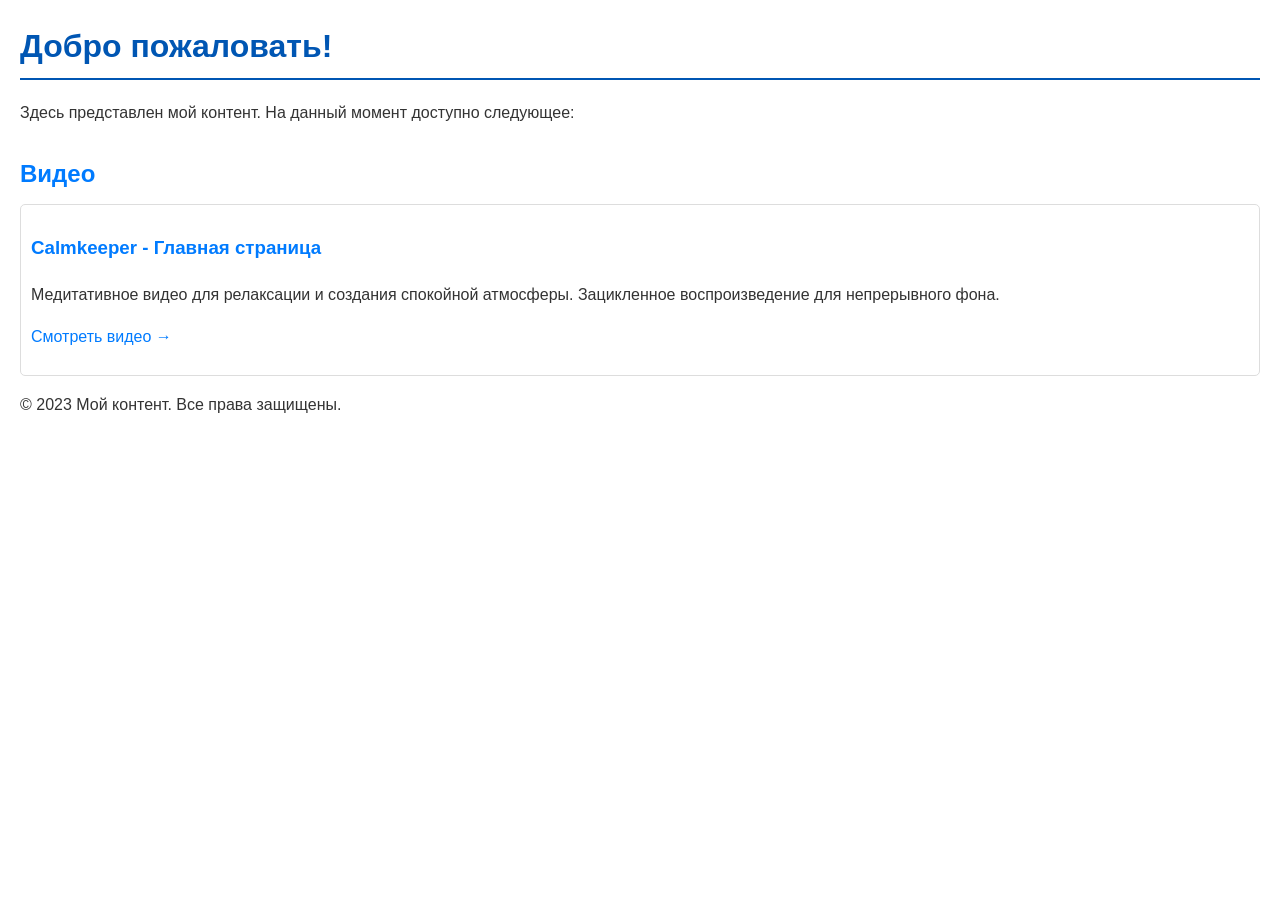
==== index.html @ 4353e619 "added index" ====
<!DOCTYPE html>
<html lang="ru">
<head>
    <meta charset="UTF-8">
    <meta name="viewport" content="width=device-width, initial-scale=1.0">
    <title>Мой контент</title>
    <style>
        body {
            font-family: sans-serif;
            margin: 20px;
            line-height: 1.6;
            color: #333;
        }

        h1 {
            color: #0056b3;
            border-bottom: 2px solid #0056b3;
            padding-bottom: 5px;
            margin-bottom: 20px;
        }

        h2 {
            color: #007bff;
            margin-top: 30px;
            margin-bottom: 10px;
        }

        a {
            color: #007bff;
            text-decoration: none;
        }

        a:hover {
            text-decoration: underline;
        }

        .content-item {
            margin-bottom: 15px;
            padding: 10px;
            border: 1px solid #ddd;
            border-radius: 5px;
        }

        .content-item:hover {
            background-color: #f9f9f9;
        }
    </style>
</head>
<body>

    <h1>Добро пожаловать!</h1>

    <p>Здесь представлен мой контент.  На данный момент доступно следующее:</p>

    <h2>Видео</h2>

    <div class="content-item">
        <h3><a href="calmkeeper/main_page.html">Calmkeeper - Главная страница</a></h3>
        <p>Медитативное видео для релаксации и создания спокойной атмосферы. Зацикленное воспроизведение для непрерывного фона.</p>
        <p><a href="calmkeeper/main_page.html">Смотреть видео →</a></p>
    </div>

    <!--
    <h2>Другой раздел контента (пример, когда появится больше контента)</h2>

    <div class="content-item">
        <h3><a href="#">Название другого контента</a></h3>
        <p>Краткое описание другого контента.</p>
        <p><a href="#">Подробнее →</a></p>
    </div>
    -->

    <footer>
        <p>© 2023 Мой контент. Все права защищены.</p>
    </footer>

</body>
</html>
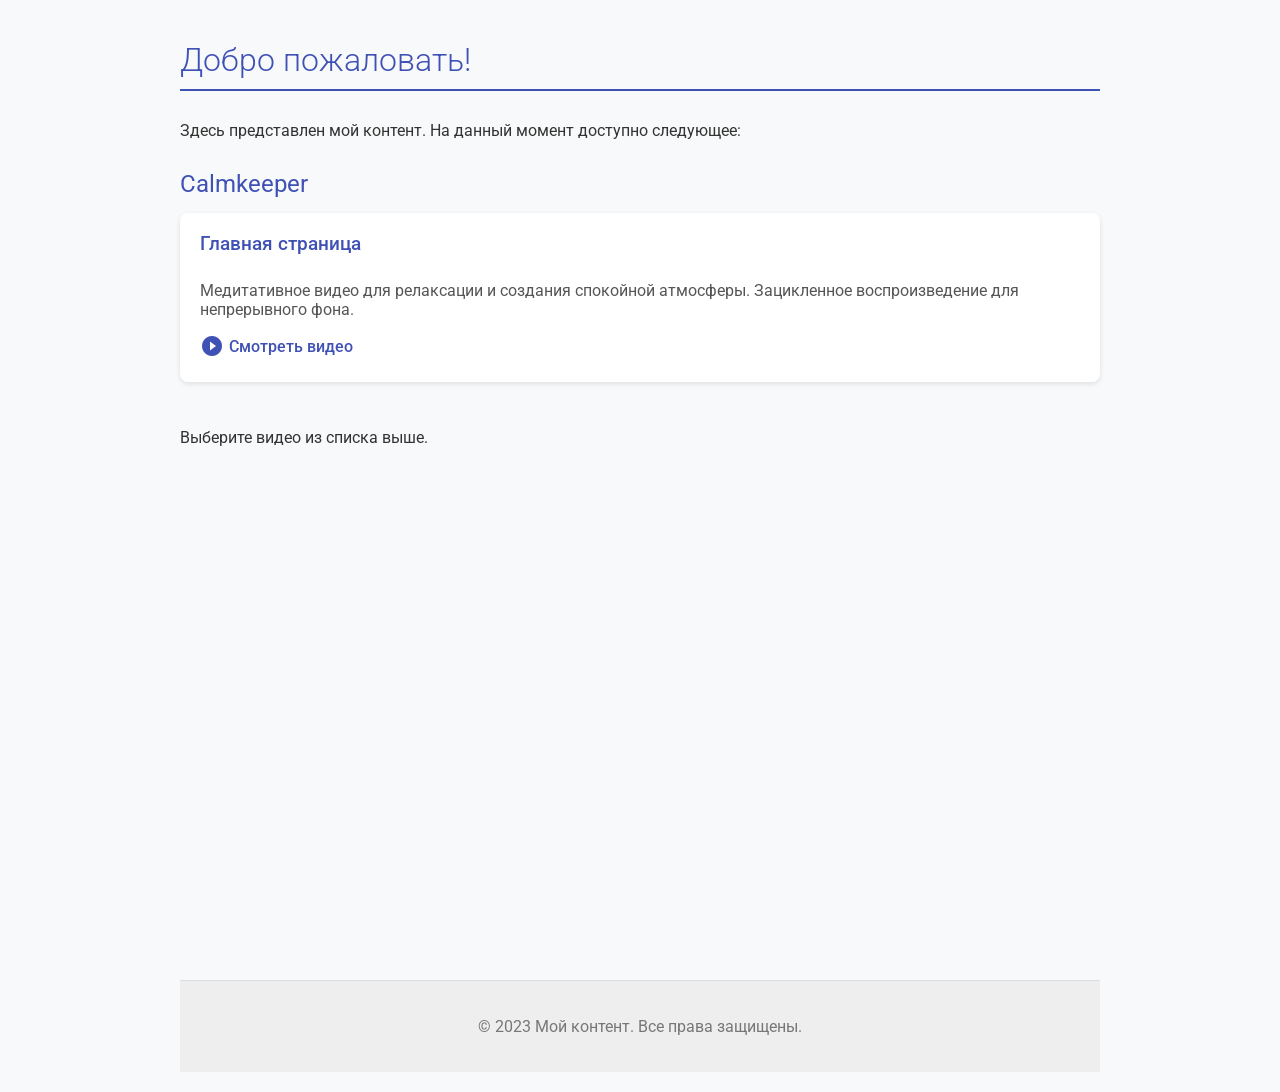
==== commit cfe7d9e4: "material + calmkeeper onboarding" ====
--- a/index.html
+++ b/index.html
@@ -4,75 +4,199 @@
     <meta charset="UTF-8">
     <meta name="viewport" content="width=device-width, initial-scale=1.0">
     <title>Мой контент</title>
+    <link rel="stylesheet" href="https://fonts.googleapis.com/icon?family=Material+Icons">
     <style>
         body {
-            font-family: sans-serif;
-            margin: 20px;
-            line-height: 1.6;
+            font-family: 'Roboto', sans-serif; /* Шрифты Material Design */
+            margin: 0;
+            padding: 0;
+            background-color: #f8f9fa; /* Светлый фон */
             color: #333;
+            display: flex; /* Flexbox для центрирования контента */
+            justify-content: center;
+            align-items: flex-start; /* Выравнивание по верхнему краю */
+            min-height: 100vh; /* Минимальная высота viewport */
+        }
+
+        .container {
+            width: 100%;
+            max-width: 960px; /* Максимальная ширина контента */
+            padding: 20px;
+            box-sizing: border-box;
         }
 
         h1 {
-            color: #0056b3;
-            border-bottom: 2px solid #0056b3;
-            padding-bottom: 5px;
-            margin-bottom: 20px;
+            color: #3f51b5; /* Основной цвет Material Design */
+            border-bottom: 2px solid #3f51b5;
+            padding-bottom: 10px;
+            margin-bottom: 30px;
+            font-weight: 300; /* Более тонкий шрифт для заголовка */
         }
 
         h2 {
-            color: #007bff;
+            color: #3f51b5;
             margin-top: 30px;
-            margin-bottom: 10px;
+            margin-bottom: 15px;
+            font-weight: 400;
         }
 
         a {
-            color: #007bff;
+            color: #3f51b5;
             text-decoration: none;
+            transition: color 0.3s ease; /* Плавная анимация цвета */
         }
 
         a:hover {
             text-decoration: underline;
+            color: #5c6bc0; /* Немного светлее при наведении */
+        }
+
+        .content-section {
+            margin-bottom: 30px;
+        }
+
+        .content-grid {
+            display: grid;
+            grid-template-columns: repeat(auto-fit, minmax(300px, 1fr)); /* Адаптивная сетка */
+            gap: 20px;
         }
 
         .content-item {
+            background-color: #fff; /* Белый фон карточки */
+            border-radius: 8px; /* Скругленные углы карточки */
+            box-shadow: 0 2px 5px rgba(0, 0, 0, 0.1); /* Тень карточки */
+            padding: 20px;
+            transition: transform 0.2s ease, box-shadow 0.2s ease; /* Плавные анимации */
+            display: flex; /* Flexbox для содержимого карточки */
+            flex-direction: column;
+        }
+
+        .content-item:hover {
+            transform: translateY(-3px); /* Небольшое поднятие при наведении */
+            box-shadow: 0 5px 15px rgba(0, 0, 0, 0.2); /* Более выраженная тень при наведении */
+        }
+
+        .content-item h3 {
+            margin-top: 0;
+            margin-bottom: 10px;
+            font-weight: 500;
+        }
+
+        .content-item p {
             margin-bottom: 15px;
-            padding: 10px;
-            border: 1px solid #ddd;
-            border-radius: 5px;
-        }
-
-        .content-item:hover {
-            background-color: #f9f9f9;
+            color: #555;
+        }
+
+        .content-item .actions {
+            margin-top: auto; /* Прижимаем кнопки действий вниз карточки */
+        }
+
+        .content-item .actions a {
+            display: inline-flex; /* Flexbox для кнопки "Смотреть" */
+            align-items: center;
+            gap: 5px;
+            font-weight: 500;
+        }
+
+        footer {
+            text-align: center;
+            padding: 20px;
+            background-color: #eee; /* Светло-серый фон для футера */
+            color: #777;
+            border-top: 1px solid #ddd;
+            margin-top: 50px;
+        }
+
+        /* Стили для iframe-контейнера */
+        #video-container {
+            position: relative;
+            padding-bottom: 56.25%; /* Соотношение сторон 16:9 для видео */
+            height: 0;
+            overflow: hidden;
+            margin-top: 30px;
+        }
+
+        #video-container iframe {
+            position: absolute;
+            top: 0;
+            left: 0;
+            width: 100%;
+            height: 100%;
+            border: none;
         }
     </style>
+    <link href="https://fonts.googleapis.com/css2?family=Roboto:wght@300;400;500&display=swap" rel="stylesheet">
 </head>
 <body>
-
-    <h1>Добро пожаловать!</h1>
-
-    <p>Здесь представлен мой контент.  На данный момент доступно следующее:</p>
-
-    <h2>Видео</h2>
-
-    <div class="content-item">
-        <h3><a href="calmkeeper/main_page.html">Calmkeeper - Главная страница</a></h3>
-        <p>Медитативное видео для релаксации и создания спокойной атмосферы. Зацикленное воспроизведение для непрерывного фона.</p>
-        <p><a href="calmkeeper/main_page.html">Смотреть видео →</a></p>
+    <div class="container">
+        <h1>Добро пожаловать!</h1>
+
+        <p>Здесь представлен мой контент. На данный момент доступно следующее:</p>
+
+        <section class="content-section" id="calmkeeper-section">
+            <h2>Calmkeeper</h2>
+            <div class="content-grid">
+                <div class="content-item">
+                    <h3><a href="?video=calmkeeper/main_page.html">Главная страница</a></h3>
+                    <p>Медитативное видео для релаксации и создания спокойной атмосферы. Зацикленное воспроизведение для непрерывного фона.</p>
+                    <div class="actions">
+                        <a href="?video=calmkeeper/main_page.html"><i class="material-icons">play_circle_filled</i> Смотреть видео</a>
+                    </div>
+                </div>
+                <!-- Здесь можно добавить другие видео из Calmkeeper в виде content-item -->
+            </div>
+        </section>
+
+        <!-- Пример другого раздела контента (раскомментируйте, когда понадобится)
+        <section class="content-section" id="another-section">
+            <h2>Другой раздел контента</h2>
+            <div class="content-grid">
+                <div class="content-item">
+                    <h3><a href="?video=another/content1.html">Название другого контента</a></h3>
+                    <p>Краткое описание другого контента.</p>
+                    <div class="actions">
+                        <a href="?video=another/content1.html"><i class="material-icons">play_circle_filled</i> Подробнее</a>
+                    </div>
+                </div>
+            </div>
+        </section>
+        -->
+
+        <div id="video-container">
+            <!-- Здесь будет вставляться iframe с видео -->
+            <p>Выберите видео для просмотра.</p>
+        </div>
+
+        <footer>
+            <p>© 2023 Мой контент. Все права защищены.</p>
+        </footer>
     </div>
 
-    <!--
-    <h2>Другой раздел контента (пример, когда появится больше контента)</h2>
-
-    <div class="content-item">
-        <h3><a href="#">Название другого контента</a></h3>
-        <p>Краткое описание другого контента.</p>
-        <p><a href="#">Подробнее →</a></p>
-    </div>
-    -->
-
-    <footer>
-        <p>© 2023 Мой контент. Все права защищены.</p>
-    </footer>
-
+    <script>
+        document.addEventListener('DOMContentLoaded', function() {
+            const videoContainer = document.getElementById('video-container');
+            const params = new URLSearchParams(window.location.search);
+            const videoPath = params.get('video');
+
+            if (videoPath) {
+                // Безопасность: Проверяем, что путь начинается с допустимых папок (calmkeeper, another, и т.д.)
+                if (videoPath.startsWith('calmkeeper/') || videoPath.startsWith('another/')) {
+                    const iframe = document.createElement('iframe');
+                    iframe.src = videoPath;
+                    iframe.title = 'Видео контент';
+                    iframe.frameborder = '0';
+                    iframe.allow = 'accelerometer; autoplay; clipboard-write; encrypted-media; gyroscope; picture-in-picture; web-share';
+                    iframe.allowFullscreen = true;
+
+                    videoContainer.innerHTML = ''; // Очищаем контейнер перед вставкой
+                    videoContainer.appendChild(iframe);
+                } else {
+                    videoContainer.innerHTML = '<p>Недопустимый путь к видео.</p>'; // Сообщение об ошибке, если путь неверный
+                }
+            } else {
+                videoContainer.innerHTML = '<p>Выберите видео из списка выше.</p>'; // Сообщение по умолчанию
+            }
+        });
+    </script>
 </body>
 </html>
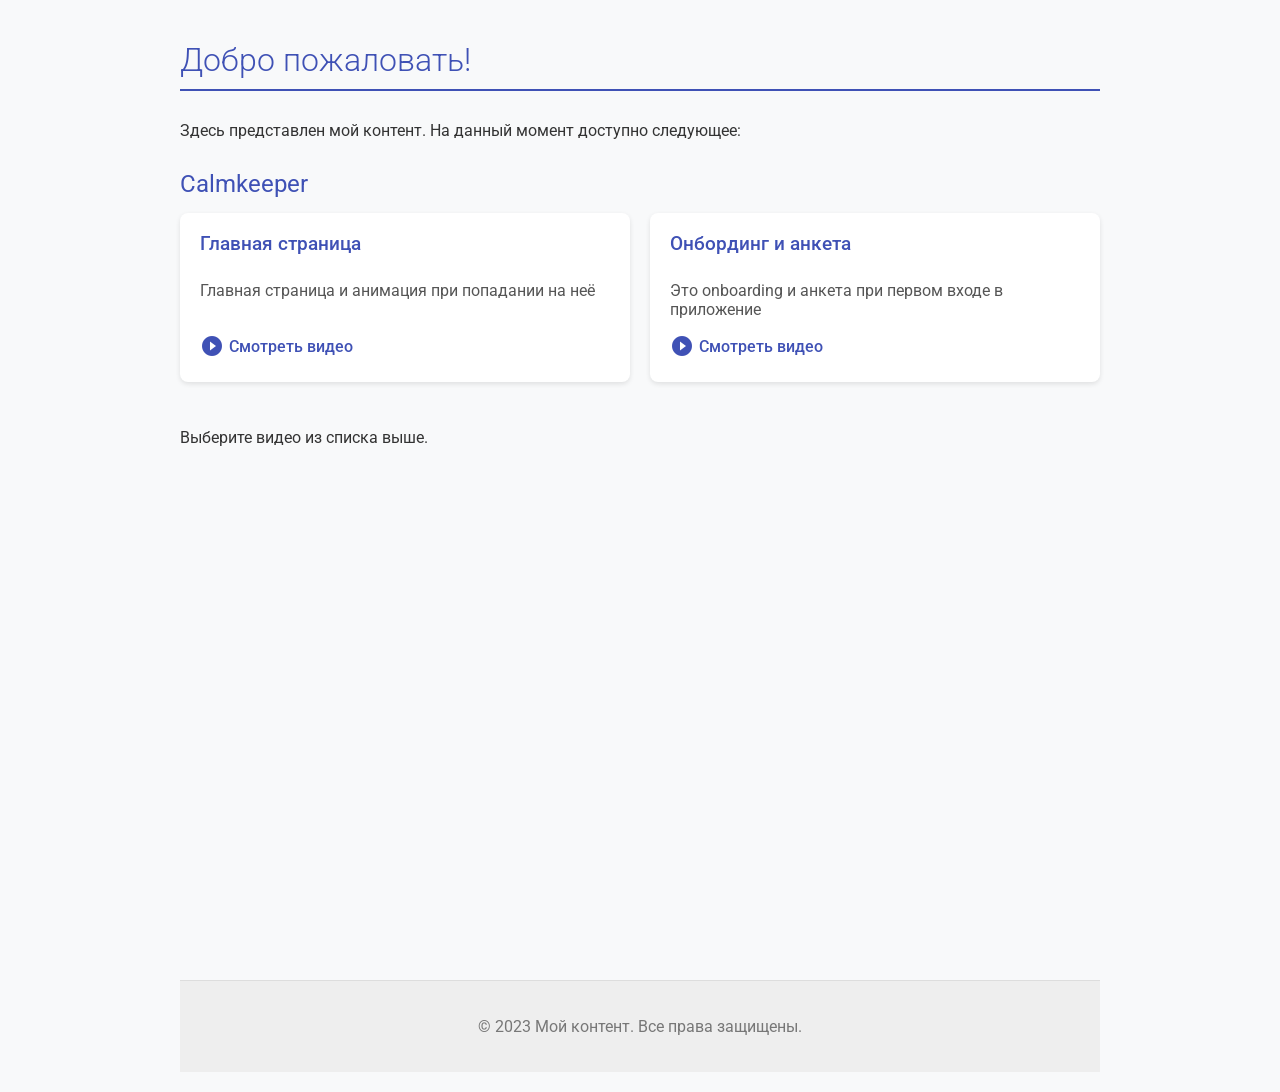
==== commit 9ad818f5: "added onboarding on index" ====
--- a/index.html
+++ b/index.html
@@ -138,7 +138,14 @@
             <div class="content-grid">
                 <div class="content-item">
                     <h3><a href="?video=calmkeeper/main_page.html">Главная страница</a></h3>
-                    <p>Медитативное видео для релаксации и создания спокойной атмосферы. Зацикленное воспроизведение для непрерывного фона.</p>
+                    <p>Главная страница и анимация при попадании на неё</p>
+                    <div class="actions">
+                        <a href="?video=calmkeeper/main_page.html"><i class="material-icons">play_circle_filled</i> Смотреть видео</a>
+                    </div>
+                </div>
+                <div class="content-item">
+                    <h3><a href="?video=calmkeeper/onboarding_and_questions.html">Онбординг и анкета</a></h3>
+                    <p>Это onboarding и анкета при первом входе в приложение </p>
                     <div class="actions">
                         <a href="?video=calmkeeper/main_page.html"><i class="material-icons">play_circle_filled</i> Смотреть видео</a>
                     </div>
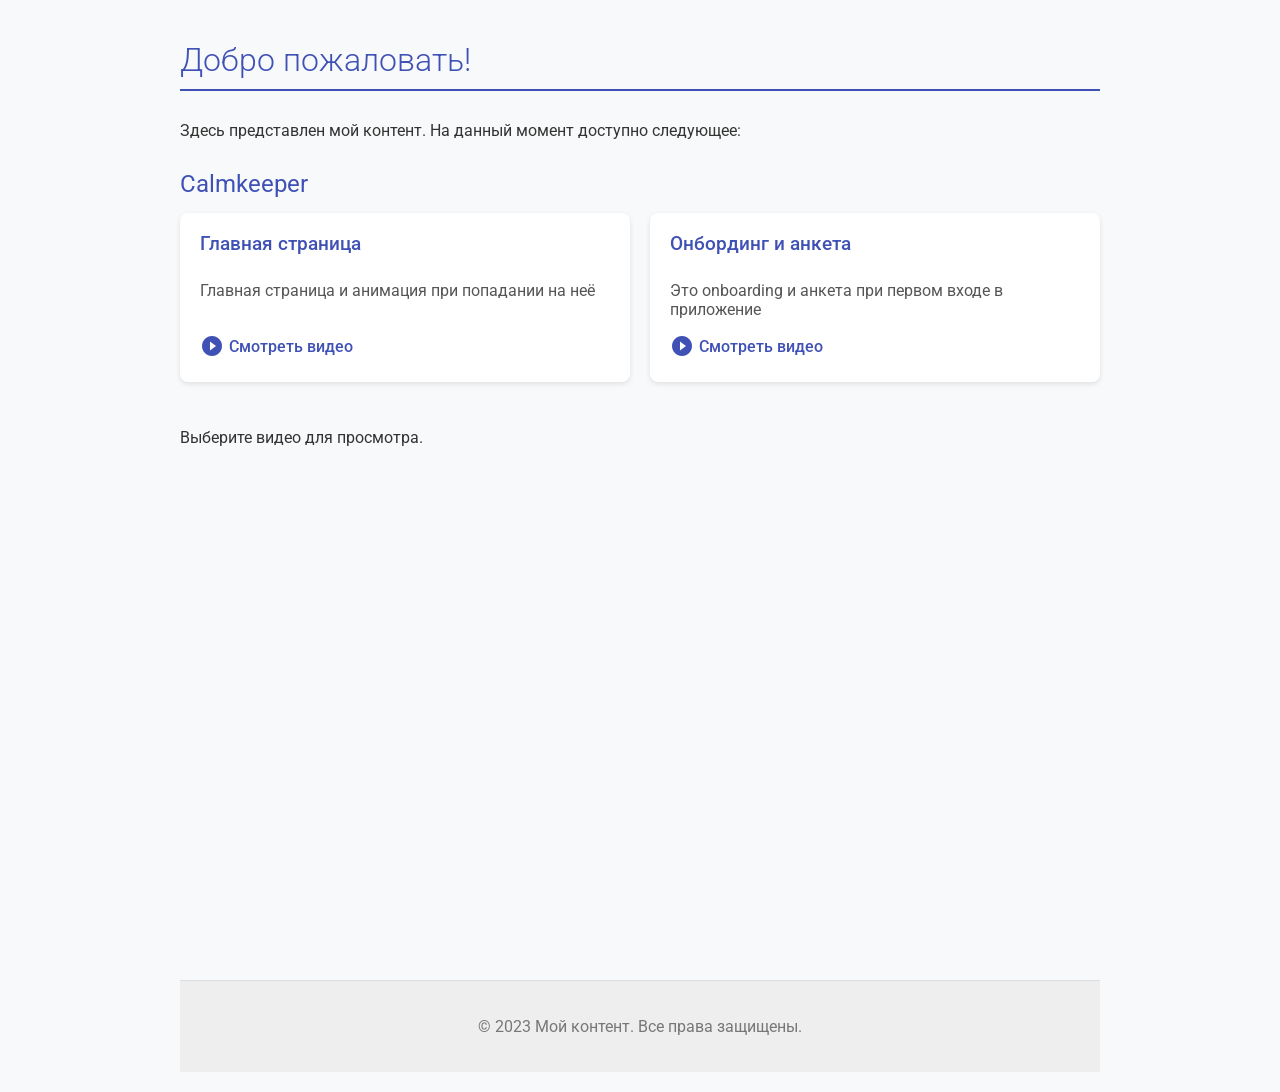
==== commit a0762fea: "embed functionality for any video" ====
--- a/index.html
+++ b/index.html
@@ -1,209 +1,249 @@
 <!DOCTYPE html>
 <html lang="ru">
 <head>
-    <meta charset="UTF-8">
-    <meta name="viewport" content="width=device-width, initial-scale=1.0">
-    <title>Мой контент</title>
-    <link rel="stylesheet" href="https://fonts.googleapis.com/icon?family=Material+Icons">
-    <style>
-        body {
-            font-family: 'Roboto', sans-serif; /* Шрифты Material Design */
-            margin: 0;
-            padding: 0;
-            background-color: #f8f9fa; /* Светлый фон */
-            color: #333;
-            display: flex; /* Flexbox для центрирования контента */
-            justify-content: center;
-            align-items: flex-start; /* Выравнивание по верхнему краю */
-            min-height: 100vh; /* Минимальная высота viewport */
-        }
-
-        .container {
-            width: 100%;
-            max-width: 960px; /* Максимальная ширина контента */
-            padding: 20px;
-            box-sizing: border-box;
-        }
-
-        h1 {
-            color: #3f51b5; /* Основной цвет Material Design */
-            border-bottom: 2px solid #3f51b5;
-            padding-bottom: 10px;
-            margin-bottom: 30px;
-            font-weight: 300; /* Более тонкий шрифт для заголовка */
-        }
-
-        h2 {
-            color: #3f51b5;
-            margin-top: 30px;
-            margin-bottom: 15px;
-            font-weight: 400;
-        }
-
-        a {
-            color: #3f51b5;
-            text-decoration: none;
-            transition: color 0.3s ease; /* Плавная анимация цвета */
-        }
-
-        a:hover {
-            text-decoration: underline;
-            color: #5c6bc0; /* Немного светлее при наведении */
-        }
-
-        .content-section {
-            margin-bottom: 30px;
-        }
-
-        .content-grid {
-            display: grid;
-            grid-template-columns: repeat(auto-fit, minmax(300px, 1fr)); /* Адаптивная сетка */
-            gap: 20px;
-        }
-
-        .content-item {
-            background-color: #fff; /* Белый фон карточки */
-            border-radius: 8px; /* Скругленные углы карточки */
-            box-shadow: 0 2px 5px rgba(0, 0, 0, 0.1); /* Тень карточки */
-            padding: 20px;
-            transition: transform 0.2s ease, box-shadow 0.2s ease; /* Плавные анимации */
-            display: flex; /* Flexbox для содержимого карточки */
-            flex-direction: column;
-        }
-
-        .content-item:hover {
-            transform: translateY(-3px); /* Небольшое поднятие при наведении */
-            box-shadow: 0 5px 15px rgba(0, 0, 0, 0.2); /* Более выраженная тень при наведении */
-        }
-
-        .content-item h3 {
-            margin-top: 0;
-            margin-bottom: 10px;
-            font-weight: 500;
-        }
-
-        .content-item p {
-            margin-bottom: 15px;
-            color: #555;
-        }
-
-        .content-item .actions {
-            margin-top: auto; /* Прижимаем кнопки действий вниз карточки */
-        }
-
-        .content-item .actions a {
-            display: inline-flex; /* Flexbox для кнопки "Смотреть" */
-            align-items: center;
-            gap: 5px;
-            font-weight: 500;
-        }
-
-        footer {
-            text-align: center;
-            padding: 20px;
-            background-color: #eee; /* Светло-серый фон для футера */
-            color: #777;
-            border-top: 1px solid #ddd;
-            margin-top: 50px;
-        }
-
-        /* Стили для iframe-контейнера */
-        #video-container {
-            position: relative;
-            padding-bottom: 56.25%; /* Соотношение сторон 16:9 для видео */
-            height: 0;
-            overflow: hidden;
-            margin-top: 30px;
-        }
-
-        #video-container iframe {
-            position: absolute;
-            top: 0;
-            left: 0;
-            width: 100%;
-            height: 100%;
-            border: none;
-        }
-    </style>
-    <link href="https://fonts.googleapis.com/css2?family=Roboto:wght@300;400;500&display=swap" rel="stylesheet">
+  <meta charset="UTF-8">
+  <meta name="viewport" content="width=device-width, initial-scale=1.0">
+  <title>Мой контент</title>
+  <link rel="stylesheet" href="https://fonts.googleapis.com/icon?family=Material+Icons">
+  <style>
+    body {
+      font-family: 'Roboto', sans-serif; /* Шрифты Material Design */
+      margin: 0;
+      padding: 0;
+      background-color: #f8f9fa; /* Светлый фон */
+      color: #333;
+      display: flex; /* Flexbox для центрирования контента */
+      justify-content: center;
+      align-items: flex-start; /* Выравнивание по верхнему краю */
+      min-height: 100vh; /* Минимальная высота viewport */
+    }
+
+    .container {
+      width: 100%;
+      max-width: 960px; /* Максимальная ширина контента */
+      padding: 20px;
+      box-sizing: border-box;
+    }
+
+    h1 {
+      color: #3f51b5; /* Основной цвет Material Design */
+      border-bottom: 2px solid #3f51b5;
+      padding-bottom: 10px;
+      margin-bottom: 30px;
+      font-weight: 300; /* Более тонкий шрифт для заголовка */
+    }
+
+    h2 {
+      color: #3f51b5;
+      margin-top: 30px;
+      margin-bottom: 15px;
+      font-weight: 400;
+    }
+
+    a {
+      color: #3f51b5;
+      text-decoration: none;
+      transition: color 0.3s ease; /* Плавная анимация цвета */
+    }
+
+    a:hover {
+      text-decoration: underline;
+      color: #5c6bc0; /* Немного светлее при наведении */
+    }
+
+    .content-section {
+      margin-bottom: 30px;
+    }
+
+    .content-grid {
+      display: grid;
+      grid-template-columns: repeat(auto-fit, minmax(300px, 1fr)); /* Адаптивная сетка */
+      gap: 20px;
+    }
+
+    .content-item {
+      background-color: #fff; /* Белый фон карточки */
+      border-radius: 8px; /* Скругленные углы карточки */
+      box-shadow: 0 2px 5px rgba(0, 0, 0, 0.1); /* Тень карточки */
+      padding: 20px;
+      transition: transform 0.2s ease, box-shadow 0.2s ease; /* Плавные анимации */
+      display: flex; /* Flexbox для содержимого карточки */
+      flex-direction: column;
+    }
+
+    .content-item:hover {
+      transform: translateY(-3px); /* Небольшое поднятие при наведении */
+      box-shadow: 0 5px 15px rgba(0, 0, 0, 0.2); /* Более выраженная тень при наведении */
+    }
+
+    .content-item h3 {
+      margin-top: 0;
+      margin-bottom: 10px;
+      font-weight: 500;
+    }
+
+    .content-item p {
+      margin-bottom: 15px;
+      color: #555;
+    }
+
+    .content-item .actions {
+      margin-top: auto; /* Прижимаем кнопки действий вниз карточки */
+    }
+
+    .content-item .actions a {
+      display: inline-flex; /* Flexbox для кнопки "Смотреть" */
+      align-items: center;
+      gap: 5px;
+      font-weight: 500;
+    }
+
+    footer {
+      text-align: center;
+      padding: 20px;
+      background-color: #eee; /* Светло-серый фон для футера */
+      color: #777;
+      border-top: 1px solid #ddd;
+      margin-top: 50px;
+    }
+
+    /* Стили для iframe-контейнера */
+    #video-container {
+      position: relative;
+      padding-bottom: 56.25%; /* Соотношение сторон 16:9 для видео */
+      height: 0;
+      overflow: hidden;
+      margin-top: 30px;
+    }
+
+    #video-container iframe {
+      position: absolute;
+      top: 0;
+      left: 0;
+      width: 100%;
+      height: 100%;
+      border: none;
+    }
+  </style>
+  <link href="https://fonts.googleapis.com/css2?family=Roboto:wght@300;400;500&display=swap" rel="stylesheet">
 </head>
 <body>
-    <div class="container">
-        <h1>Добро пожаловать!</h1>
-
-        <p>Здесь представлен мой контент. На данный момент доступно следующее:</p>
-
-        <section class="content-section" id="calmkeeper-section">
-            <h2>Calmkeeper</h2>
-            <div class="content-grid">
-                <div class="content-item">
-                    <h3><a href="?video=calmkeeper/main_page.html">Главная страница</a></h3>
-                    <p>Главная страница и анимация при попадании на неё</p>
-                    <div class="actions">
-                        <a href="?video=calmkeeper/main_page.html"><i class="material-icons">play_circle_filled</i> Смотреть видео</a>
-                    </div>
-                </div>
-                <div class="content-item">
-                    <h3><a href="?video=calmkeeper/onboarding_and_questions.html">Онбординг и анкета</a></h3>
-                    <p>Это onboarding и анкета при первом входе в приложение </p>
-                    <div class="actions">
-                        <a href="?video=calmkeeper/main_page.html"><i class="material-icons">play_circle_filled</i> Смотреть видео</a>
-                    </div>
-                </div>
-                <!-- Здесь можно добавить другие видео из Calmkeeper в виде content-item -->
-            </div>
-        </section>
-
-        <!-- Пример другого раздела контента (раскомментируйте, когда понадобится)
-        <section class="content-section" id="another-section">
-            <h2>Другой раздел контента</h2>
-            <div class="content-grid">
-                <div class="content-item">
-                    <h3><a href="?video=another/content1.html">Название другого контента</a></h3>
-                    <p>Краткое описание другого контента.</p>
-                    <div class="actions">
-                        <a href="?video=another/content1.html"><i class="material-icons">play_circle_filled</i> Подробнее</a>
-                    </div>
-                </div>
-            </div>
-        </section>
-        -->
-
-        <div id="video-container">
-            <!-- Здесь будет вставляться iframe с видео -->
-            <p>Выберите видео для просмотра.</p>
+  <div class="container">
+    <h1>Добро пожаловать!</h1>
+
+    <p>Здесь представлен мой контент. На данный момент доступно следующее:</p>
+
+    <section class="content-section" id="calmkeeper-section">
+      <h2>Calmkeeper</h2>
+      <div class="content-grid">
+        <div class="content-item">
+          <h3><a href="?video=calmkeeper/main_page.html">Главная страница</a></h3>
+          <p>Главная страница и анимация при попадании на неё</p>
+          <div class="actions">
+            <a href="?video=calmkeeper/main_page.html"><i class="material-icons">play_circle_filled</i> Смотреть видео</a>
+          </div>
         </div>
-
-        <footer>
-            <p>© 2023 Мой контент. Все права защищены.</p>
-        </footer>
+        <div class="content-item">
+          <h3><a href="?video=calmkeeper/onboarding_and_questions.html">Онбординг и анкета</a></h3>
+          <p>Это onboarding и анкета при первом входе в приложение </p>
+          <div class="actions">
+            <a href="?video=calmkeeper/main_page.html"><i class="material-icons">play_circle_filled</i> Смотреть видео</a>
+          </div>
+        </div>
+        <!-- Здесь можно добавить другие видео из Calmkeeper в виде content-item -->
+      </div>
+    </section>
+
+    <!-- Пример другого раздела контента (раскомментируйте, когда понадобится)
+    <section class="content-section" id="another-section">
+      <h2>Другой раздел контента</h2>
+      <div class="content-grid">
+        <div class="content-item">
+          <h3><a href="?video=another/content1.html">Название другого контента</a></h3>
+          <p>Краткое описание другого контента.</p>
+          <div class="actions">
+            <a href="?video=another/content1.html"><i class="material-icons">play_circle_filled</i> Подробнее</a>
+          </div>
+        </div>
+      </div>
+    </section>
+    -->
+
+    <div id="video-container">
+      <!-- Здесь будет вставляться iframe с видео -->
+      <p>Выберите видео для просмотра.</p>
     </div>
 
-    <script>
-        document.addEventListener('DOMContentLoaded', function() {
-            const videoContainer = document.getElementById('video-container');
-            const params = new URLSearchParams(window.location.search);
-            const videoPath = params.get('video');
-
-            if (videoPath) {
-                // Безопасность: Проверяем, что путь начинается с допустимых папок (calmkeeper, another, и т.д.)
-                if (videoPath.startsWith('calmkeeper/') || videoPath.startsWith('another/')) {
-                    const iframe = document.createElement('iframe');
-                    iframe.src = videoPath;
-                    iframe.title = 'Видео контент';
-                    iframe.frameborder = '0';
-                    iframe.allow = 'accelerometer; autoplay; clipboard-write; encrypted-media; gyroscope; picture-in-picture; web-share';
-                    iframe.allowFullscreen = true;
-
-                    videoContainer.innerHTML = ''; // Очищаем контейнер перед вставкой
-                    videoContainer.appendChild(iframe);
-                } else {
-                    videoContainer.innerHTML = '<p>Недопустимый путь к видео.</p>'; // Сообщение об ошибке, если путь неверный
+    <footer>
+      <p>© 2023 Мой контент. Все права защищены.</p>
+    </footer>
+  </div>
+  <script>
+    document.addEventListener('DOMContentLoaded', function() {
+      const videoContainer = document.getElementById('video-container');
+      const contentContainer = document.querySelector('.container');
+      const backLink = document.getElementById('back-link');
+      const params = new URLSearchParams(window.location.search);
+      const videoPath = params.get('video');
+
+      fetch('video-params.json') // Загрузка JSON файла
+        .then(response => response.json())
+        .then(videoParamsData => {
+          const youtubeParams = videoParamsData.youtube_params;
+
+          if (videoPath) {
+            // Безопасность: Проверяем, что путь начинается с допустимых папок
+            if (videoPath.startsWith('calmkeeper/') || videoPath.startsWith('another/')) {
+              const videoId = getVideoIdFromPath(videoPath);
+              if (videoId) {
+                let youtubeUrl = 'https://www.youtube.com/embed/' + videoId + '?';
+
+                for (const key in youtubeParams) {
+                  let value = youtubeParams[key];
+                  if (value === "%VIDEO_ID%") {
+                    value = videoId;
+                  }
+                  youtubeUrl += key + '=' + value + '&';
                 }
+                youtubeUrl = youtubeUrl.slice(0, -1); // Убрать последний '&'
+
+                const iframe = document.createElement('iframe');
+                iframe.src = youtubeUrl;
+                iframe.title = 'Видео контент';
+                iframe.frameborder = '0';
+                iframe.allow = 'accelerometer; autoplay; clipboard-write; encrypted-media; gyroscope; picture-in-picture; web-share';
+                iframe.allowFullscreen = true;
+
+                videoContainer.innerHTML = '';
+                videoContainer.appendChild(iframe);
+
+                contentContainer.classList.add('hidden');
+                videoContainer.classList.add('active');
+                backLink.classList.add('active');
+              } else {
+                videoContainer.innerHTML = '<p>Не удалось определить ID видео для: ' + videoPath + '</p>';
+              }
+
             } else {
-                videoContainer.innerHTML = '<p>Выберите видео из списка выше.</p>'; // Сообщение по умолчанию
+              videoContainer.innerHTML = '<p>Недопустимый путь к видео.</p>';
             }
+          } else {
+            contentContainer.classList.remove('hidden');
+            videoContainer.classList.remove('active');
+            backLink.classList.remove('active');
+            videoContainer.innerHTML = '<p>Выберите видео из списка выше.</p>';
+          }
         });
-    </script>
+
+      function getVideoIdFromPath(path) {
+        const pathParts = path.split('/');
+        const filename = pathParts[pathParts.length - 1];
+
+        if (filename === 'main_page.html') return 'ecG7jtDIOsA';
+        if (filename === 'onboarding_and_questions.html') return 'DmvX_x5BgM4';
+        return null; // Возвращаем null если ID не найден
+      }
+    });
+  </script>
 </body>
 </html>
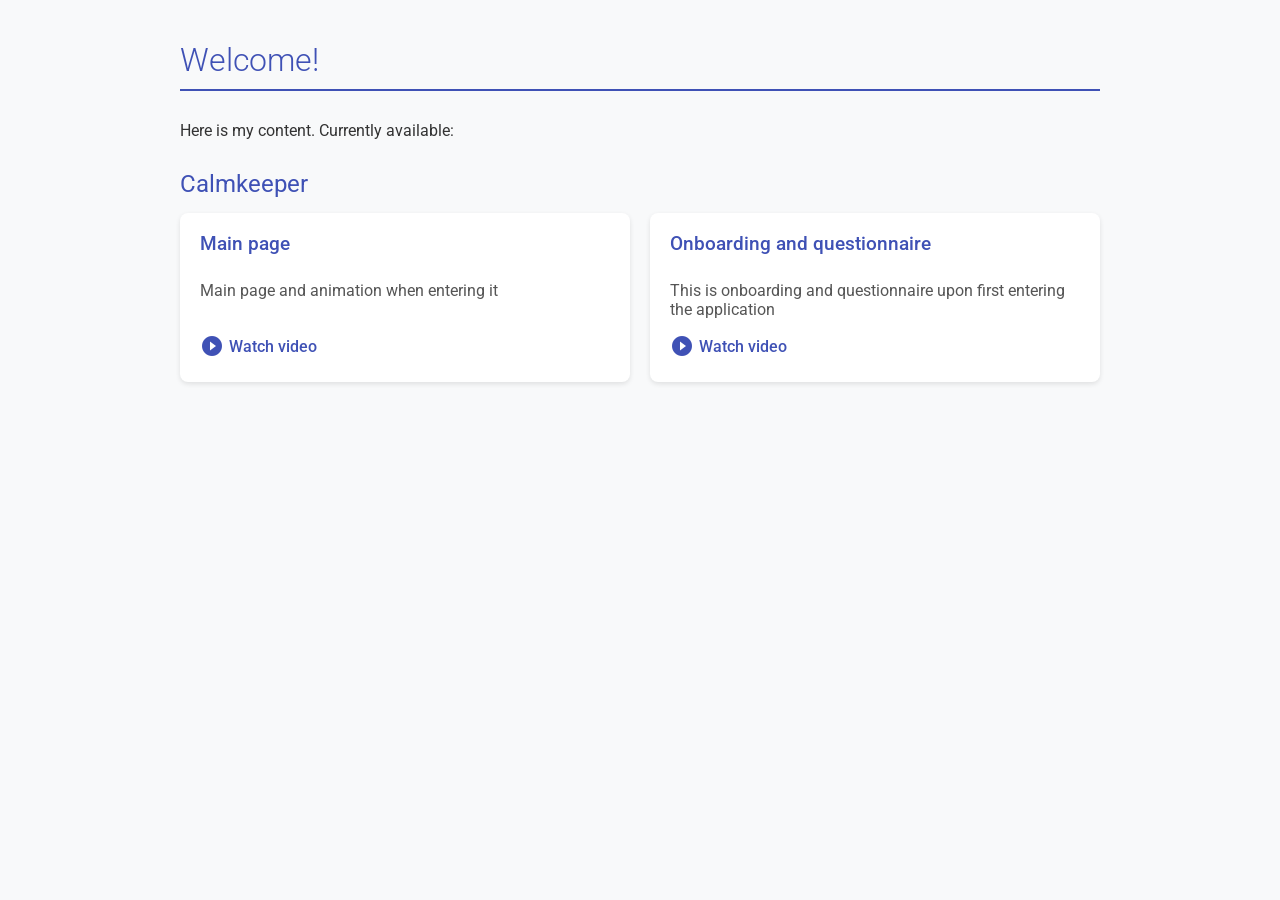
==== commit 4616d3c8: "testing new index with modal" ====
--- a/index.html
+++ b/index.html
@@ -3,34 +3,35 @@
 <head>
   <meta charset="UTF-8">
   <meta name="viewport" content="width=device-width, initial-scale=1.0">
-  <title>Мой контент</title>
+  <title>My Content</title>
   <link rel="stylesheet" href="https://fonts.googleapis.com/icon?family=Material+Icons">
+  <link href="https://fonts.googleapis.com/css2?family=Roboto:wght@300;400;500&display=swap" rel="stylesheet">
   <style>
     body {
-      font-family: 'Roboto', sans-serif; /* Шрифты Material Design */
+      font-family: 'Roboto', sans-serif;
       margin: 0;
       padding: 0;
-      background-color: #f8f9fa; /* Светлый фон */
+      background-color: #f8f9fa;
       color: #333;
-      display: flex; /* Flexbox для центрирования контента */
+      display: flex;
       justify-content: center;
-      align-items: flex-start; /* Выравнивание по верхнему краю */
-      min-height: 100vh; /* Минимальная высота viewport */
+      align-items: flex-start;
+      min-height: 100vh;
     }
 
     .container {
       width: 100%;
-      max-width: 960px; /* Максимальная ширина контента */
+      max-width: 960px;
       padding: 20px;
       box-sizing: border-box;
     }
 
     h1 {
-      color: #3f51b5; /* Основной цвет Material Design */
+      color: #3f51b5;
       border-bottom: 2px solid #3f51b5;
       padding-bottom: 10px;
       margin-bottom: 30px;
-      font-weight: 300; /* Более тонкий шрифт для заголовка */
+      font-weight: 300;
     }
 
     h2 {
@@ -43,12 +44,12 @@
     a {
       color: #3f51b5;
       text-decoration: none;
-      transition: color 0.3s ease; /* Плавная анимация цвета */
+      transition: color 0.3s ease;
     }
 
     a:hover {
       text-decoration: underline;
-      color: #5c6bc0; /* Немного светлее при наведении */
+      color: #5c6bc0;
     }
 
     .content-section {
@@ -57,23 +58,24 @@
 
     .content-grid {
       display: grid;
-      grid-template-columns: repeat(auto-fit, minmax(300px, 1fr)); /* Адаптивная сетка */
+      grid-template-columns: repeat(auto-fit, minmax(300px, 1fr));
       gap: 20px;
     }
 
     .content-item {
-      background-color: #fff; /* Белый фон карточки */
-      border-radius: 8px; /* Скругленные углы карточки */
-      box-shadow: 0 2px 5px rgba(0, 0, 0, 0.1); /* Тень карточки */
+      background-color: #fff;
+      border-radius: 8px;
+      box-shadow: 0 2px 5px rgba(0, 0, 0, 0.1);
       padding: 20px;
-      transition: transform 0.2s ease, box-shadow 0.2s ease; /* Плавные анимации */
-      display: flex; /* Flexbox для содержимого карточки */
+      transition: transform 0.2s ease, box-shadow 0.2s ease;
+      display: flex;
       flex-direction: column;
+      cursor: pointer; /* Make the whole card clickable */
     }
 
     .content-item:hover {
-      transform: translateY(-3px); /* Небольшое поднятие при наведении */
-      box-shadow: 0 5px 15px rgba(0, 0, 0, 0.2); /* Более выраженная тень при наведении */
+      transform: translateY(-3px);
+      box-shadow: 0 5px 15px rgba(0, 0, 0, 0.2);
     }
 
     .content-item h3 {
@@ -88,11 +90,11 @@
     }
 
     .content-item .actions {
-      margin-top: auto; /* Прижимаем кнопки действий вниз карточки */
+      margin-top: auto;
     }
 
     .content-item .actions a {
-      display: inline-flex; /* Flexbox для кнопки "Смотреть" */
+      display: inline-flex;
       align-items: center;
       gap: 5px;
       font-weight: 500;
@@ -101,22 +103,77 @@
     footer {
       text-align: center;
       padding: 20px;
-      background-color: #eee; /* Светло-серый фон для футера */
+      background-color: #eee;
       color: #777;
       border-top: 1px solid #ddd;
       margin-top: 50px;
     }
 
-    /* Стили для iframe-контейнера */
-    #video-container {
+    /* Modal styles */
+    .modal {
+      display: none; /* Hidden by default */
+      position: fixed; /* Stay in place */
+      z-index: 1001; /* Sit on top */
+      top: 0;
+      left: 0;
+      width: 100%; /* Full width */
+      height: 100%; /* Full height */
+      overflow: auto; /* Enable scroll if needed for modal content itself */
+      background-color: rgba(0,0,0,0.8); /* Black w/ opacity */
+    }
+
+    .modal-content {
+      position: absolute;
+      top: 5%;
+      left: 5%;
+      width: 90%;
+      height: 90%;
+      background-color: #fefefe;
+      padding: 16pt 0;
+      border-radius: 8pt;
+      box-sizing: border-box;
+      overflow: auto;
+    }
+
+    .modal-title {
+      margin-top: 0;
+      margin-bottom: 15px;
+      color: #3f51b5;
+      font-weight: 500;
+      border-bottom: 1px solid #eee;
+      padding-bottom: 10px;
+    }
+
+    .close-button {
+      color: #aaa;
+      position: absolute; /* Positioned inside modal-content */
+      top: 10px;
+      right: 10px;
+      font-size: 30px;
+      font-weight: bold;
+      cursor: pointer;
+      padding: 5px;
+      line-height: 1;
+      display: flex; /* Center icon vertically and horizontally */
+      align-items: center;
+      justify-content: center;
+    }
+
+    .close-button:hover,
+    .close-button:focus {
+      color: whitesmoke;
+      text-decoration: none;
+      cursor: pointer;
+    }
+    /*
+    #modal-video-container {
       position: relative;
-      padding-bottom: 56.25%; /* Соотношение сторон 16:9 для видео */
+      padding-bottom: 56.25%;
       height: 0;
       overflow: hidden;
-      margin-top: 30px;
-    }
-
-    #video-container iframe {
+    }
+    */
+    #modal-video-container iframe {
       position: absolute;
       top: 0;
       left: 0;
@@ -124,125 +181,156 @@
       height: 100%;
       border: none;
     }
+
   </style>
-  <link href="https://fonts.googleapis.com/css2?family=Roboto:wght@300;400;500&display=swap" rel="stylesheet">
 </head>
 <body>
   <div class="container">
-    <h1>Добро пожаловать!</h1>
-
-    <p>Здесь представлен мой контент. На данный момент доступно следующее:</p>
+    <h1>Welcome!</h1>
+    <p>Here is my content. Currently available:</p>
 
     <section class="content-section" id="calmkeeper-section">
       <h2>Calmkeeper</h2>
       <div class="content-grid">
         <div class="content-item">
-          <h3><a href="?video=calmkeeper/main_page.html">Главная страница</a></h3>
-          <p>Главная страница и анимация при попадании на неё</p>
+          <h3><a href="?video=calmkeeper/main_page.html">Main page</a></h3>
+          <p>Main page and animation when entering it</p>
           <div class="actions">
-            <a href="?video=calmkeeper/main_page.html"><i class="material-icons">play_circle_filled</i> Смотреть видео</a>
+            <a href="?video=calmkeeper/main_page.html"><i class="material-icons">play_circle_filled</i> Watch video</a>
           </div>
         </div>
         <div class="content-item">
-          <h3><a href="?video=calmkeeper/onboarding_and_questions.html">Онбординг и анкета</a></h3>
-          <p>Это onboarding и анкета при первом входе в приложение </p>
+          <h3><a href="?video=calmkeeper/onboarding_and_questions.html">Onboarding and questionnaire</a></h3>
+          <p>This is onboarding and questionnaire upon first entering the application</p>
           <div class="actions">
-            <a href="?video=calmkeeper/main_page.html"><i class="material-icons">play_circle_filled</i> Смотреть видео</a>
+            <a href="?video=calmkeeper/onboarding_and_questions.html"><i class="material-icons">play_circle_filled</i> Watch video</a>
           </div>
         </div>
-        <!-- Здесь можно добавить другие видео из Calmkeeper в виде content-item -->
+        <!-- You can add other videos from Calmkeeper as content-item here -->
       </div>
     </section>
 
-    <!-- Пример другого раздела контента (раскомментируйте, когда понадобится)
+    <!-- Example of another content section (uncomment when needed)
     <section class="content-section" id="another-section">
-      <h2>Другой раздел контента</h2>
+      <h2>Another content section</h2>
       <div class="content-grid">
         <div class="content-item">
-          <h3><a href="?video=another/content1.html">Название другого контента</a></h3>
-          <p>Краткое описание другого контента.</p>
+          <h3><a href="?video=another/content1.html">Title of another content</a></h3>
+          <p>Brief description of another content.</p>
           <div class="actions">
-            <a href="?video=another/content1.html"><i class="material-icons">play_circle_filled</i> Подробнее</a>
+            <a href="?video=another/content1.html"><i class="material-icons">play_circle_filled</i> Details</a>
           </div>
         </div>
       </div>
     </section>
     -->
 
-    <div id="video-container">
-      <!-- Здесь будет вставляться iframe с видео -->
-      <p>Выберите видео для просмотра.</p>
+  </div>
+
+  <div id="video-modal" class="modal">
+    <div class="modal-content">
+      <button type="button" class="close-button" aria-label="Close">
+        <i class="material-icons">close</i>
+      </button>
+      <div id="modal-video-container">
+        <!-- Video iframe will be inserted here -->
+      </div>
     </div>
-
-    <footer>
-      <p>© 2023 Мой контент. Все права защищены.</p>
-    </footer>
   </div>
+
   <script>
     document.addEventListener('DOMContentLoaded', function() {
-      const videoContainer = document.getElementById('video-container');
-      const contentContainer = document.querySelector('.container');
-      const backLink = document.getElementById('back-link');
-      const params = new URLSearchParams(window.location.search);
-      const videoPath = params.get('video');
-
-      fetch('video-params.json') // Загрузка JSON файла
+      const modal = document.getElementById('video-modal');
+      const modalVideoContainer = document.getElementById('modal-video-container');
+      const closeModalButton = document.querySelector('.close-button');
+
+      // Fetch video parameters from JSON file
+      fetch('video-params.json')
         .then(response => response.json())
         .then(videoParamsData => {
           const youtubeParams = videoParamsData.youtube_params;
 
-          if (videoPath) {
-            // Безопасность: Проверяем, что путь начинается с допустимых папок
-            if (videoPath.startsWith('calmkeeper/') || videoPath.startsWith('another/')) {
-              const videoId = getVideoIdFromPath(videoPath);
-              if (videoId) {
-                let youtubeUrl = 'https://www.youtube.com/embed/' + videoId + '?';
-
-                for (const key in youtubeParams) {
-                  let value = youtubeParams[key];
-                  if (value === "%VIDEO_ID%") {
-                    value = videoId;
-                  }
-                  youtubeUrl += key + '=' + value + '&';
+          // Function to open modal with video
+          function openVideoModal(videoPath) {
+            const videoId = getVideoIdFromPath(videoPath);
+            if (videoId) {
+              let youtubeUrl = 'https://www.youtube.com/embed/' + videoId + '?';
+              for (const key in youtubeParams) {
+                let value = youtubeParams[key];
+                if (value === "%VIDEO_ID%") {
+                  value = videoId;
                 }
-                youtubeUrl = youtubeUrl.slice(0, -1); // Убрать последний '&'
-
-                const iframe = document.createElement('iframe');
-                iframe.src = youtubeUrl;
-                iframe.title = 'Видео контент';
-                iframe.frameborder = '0';
-                iframe.allow = 'accelerometer; autoplay; clipboard-write; encrypted-media; gyroscope; picture-in-picture; web-share';
-                iframe.allowFullscreen = true;
-
-                videoContainer.innerHTML = '';
-                videoContainer.appendChild(iframe);
-
-                contentContainer.classList.add('hidden');
-                videoContainer.classList.add('active');
-                backLink.classList.add('active');
-              } else {
-                videoContainer.innerHTML = '<p>Не удалось определить ID видео для: ' + videoPath + '</p>';
+                youtubeUrl += key + '=' + value + '&';
               }
-
+              youtubeUrl = youtubeUrl.slice(0, -1);
+
+              const iframe = document.createElement('iframe');
+              iframe.src = youtubeUrl;
+              iframe.title = 'Video content';
+              iframe.frameborder = '0';
+              iframe.allow = 'accelerometer; autoplay; clipboard-write; encrypted-media; gyroscope; picture-in-picture; web-share';
+              iframe.allowFullscreen = true;
+
+              modalVideoContainer.innerHTML = '';
+              modalVideoContainer.appendChild(iframe);
+              modal.style.display = "block";
             } else {
-              videoContainer.innerHTML = '<p>Недопустимый путь к видео.</p>';
+              alert('Could not determine video ID for: ' + videoPath);
             }
-          } else {
-            contentContainer.classList.remove('hidden');
-            videoContainer.classList.remove('active');
-            backLink.classList.remove('active');
-            videoContainer.innerHTML = '<p>Выберите видео из списка выше.</p>';
           }
+
+          // Function to close modal
+          function closeVideoModal() {
+            modal.style.display = "none";
+            modalVideoContainer.innerHTML = '';
+          }
+
+          // Close modal on close button click
+          closeModalButton.addEventListener('click', closeVideoModal);
+
+          // Close modal when clicking outside of it
+          window.addEventListener('click', function(event) {
+            if (event.target == modal) {
+              closeVideoModal();
+            }
+          });
+
+          function getVideoIdFromPath(path) {
+            const pathParts = path.split('/');
+            const filename = pathParts[pathParts.length - 1];
+
+            if (filename === 'main_page.html') return 'ecG7jtDIOsA';
+            if (filename === 'onboarding_and_questions.html') return 'DmvX_x5BgM4';
+            return null;
+          }
+
+          // Handle clicks on "Watch video" links to open modal
+          const videoLinks = document.querySelectorAll('.content-item .actions a');
+          videoLinks.forEach(link => {
+            link.addEventListener('click', function(event) {
+              event.preventDefault();
+              const videoPath = new URL(this.href, document.baseURI).searchParams.get('video');
+              if (videoPath) {
+                openVideoModal(videoPath);
+              }
+            });
+          });
+
+          // Make content cards clickable
+          const contentItems = document.querySelectorAll('.content-item');
+          contentItems.forEach(item => {
+            item.addEventListener('click', function() {
+              const link = this.querySelector('.actions a');
+              if (link) {
+                const videoPath = new URL(link.href, document.baseURI).searchParams.get('video');
+                if (videoPath) {
+                  openVideoModal(videoPath);
+                }
+              }
+            });
+          });
+
         });
-
-      function getVideoIdFromPath(path) {
-        const pathParts = path.split('/');
-        const filename = pathParts[pathParts.length - 1];
-
-        if (filename === 'main_page.html') return 'ecG7jtDIOsA';
-        if (filename === 'onboarding_and_questions.html') return 'DmvX_x5BgM4';
-        return null; // Возвращаем null если ID не найден
-      }
     });
   </script>
 </body>
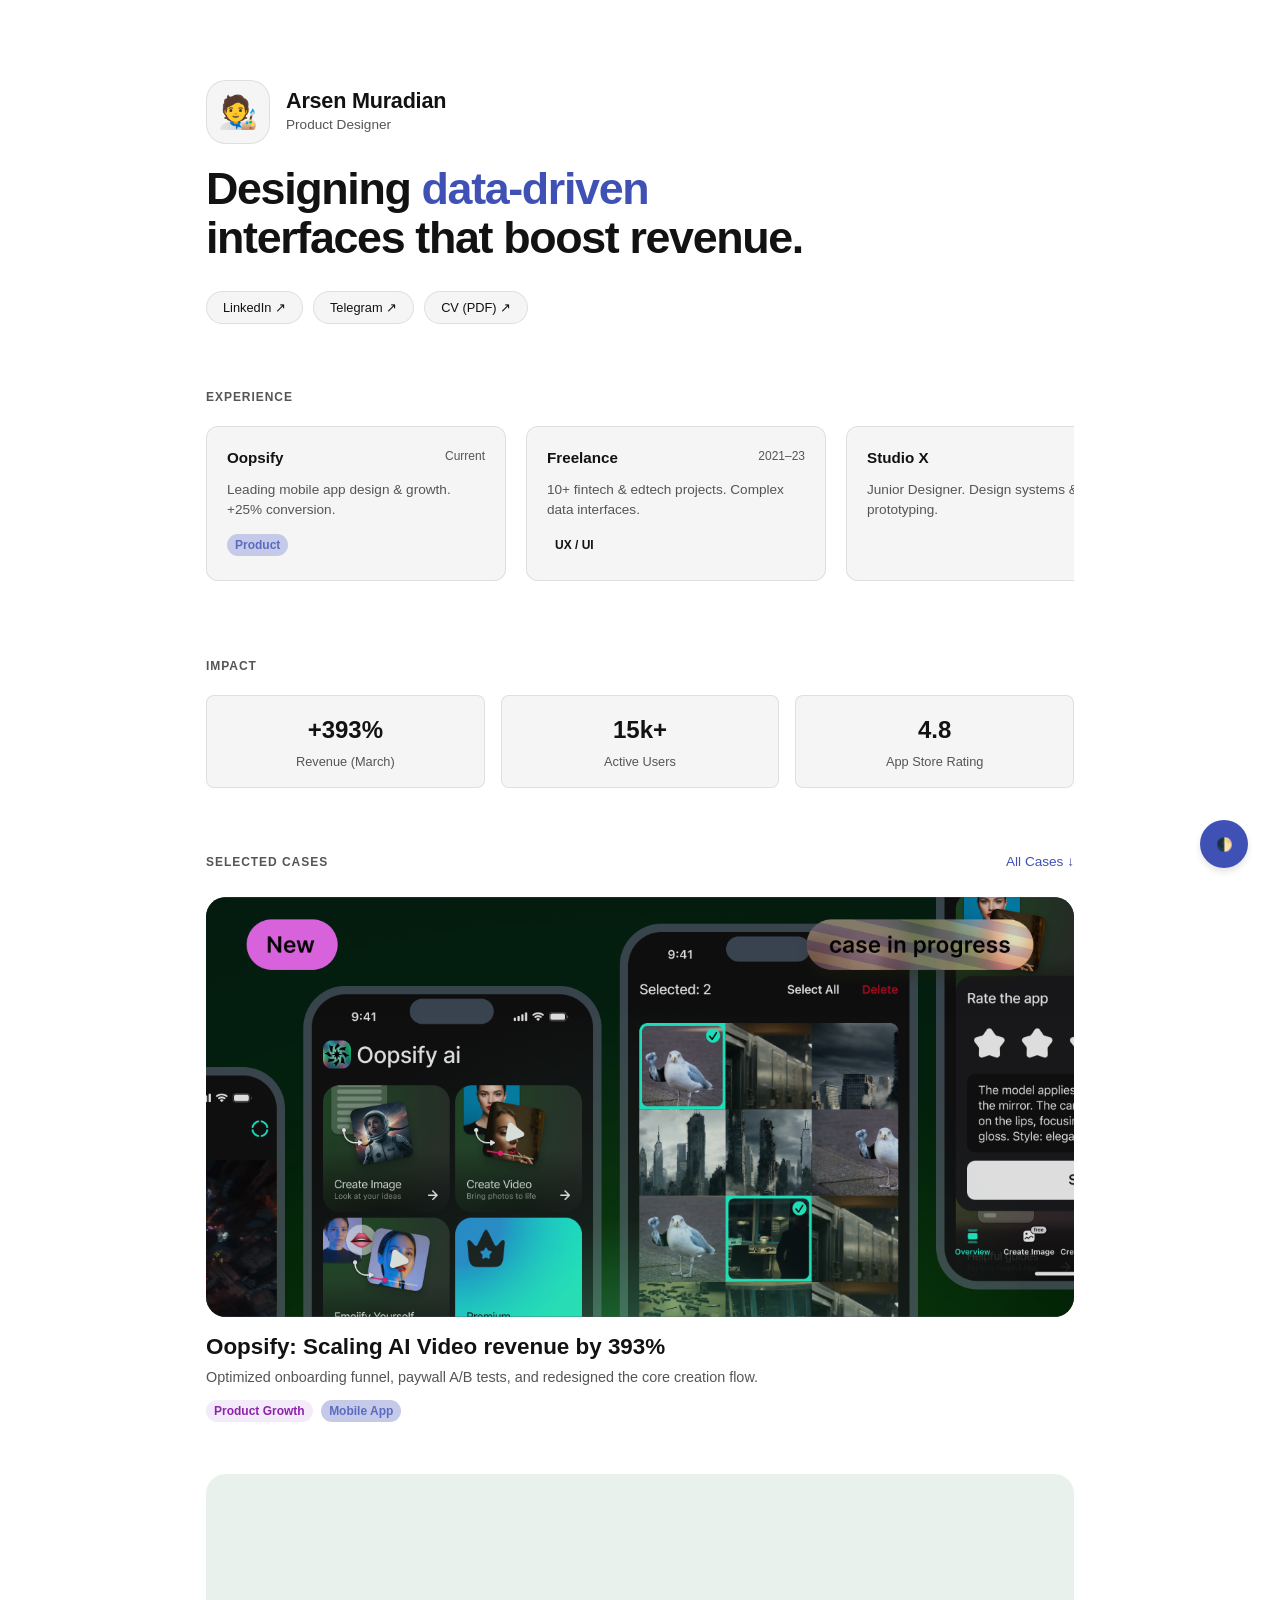
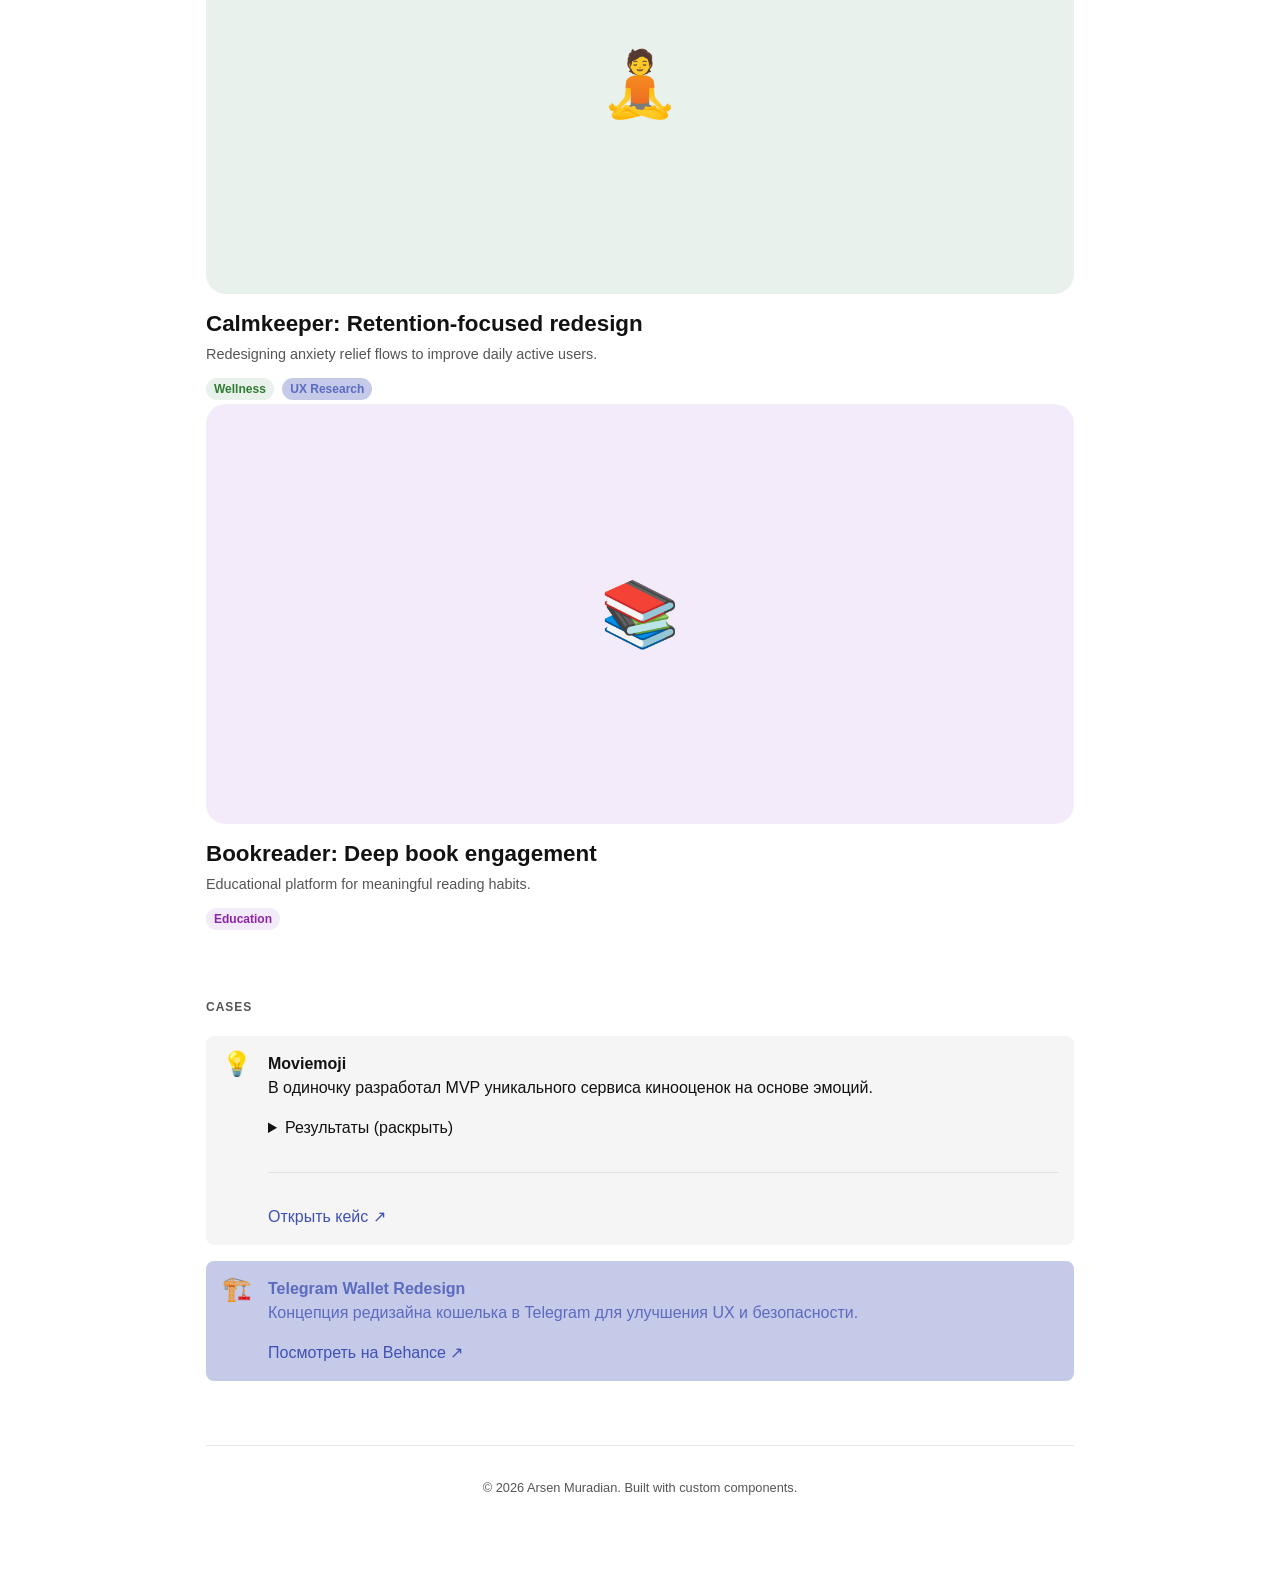
==== commit c784059e: "Portfolio Update v1: Design System & Navigation Overhaul - Implemented core semantic tokens (Surface" ====
--- a/index.html
+++ b/index.html
@@ -1,337 +1,326 @@
 <!DOCTYPE html>
 <html lang="ru">
+
 <head>
   <meta charset="UTF-8">
   <meta name="viewport" content="width=device-width, initial-scale=1.0">
-  <title>My Content</title>
-  <link rel="stylesheet" href="https://fonts.googleapis.com/icon?family=Material+Icons">
-  <link href="https://fonts.googleapis.com/css2?family=Roboto:wght@300;400;500&display=swap" rel="stylesheet">
+  <title>Arsen Muradian — UX UI Product Designer</title>
+  <script>
+    (function () {
+      const theme = localStorage.getItem('portfolio-theme') || (window.matchMedia('(prefers-color-scheme: dark)').matches ? 'dark' : 'light');
+      document.documentElement.setAttribute('data-theme', theme);
+      document.documentElement.classList.add(theme + '-theme');
+    })();
+  </script>
+  <link rel="stylesheet" href="styles/base_tokens.css?v=4">
+  <link rel="stylesheet" href="styles/semantic_tokens.css?v=4">
+  <link rel="stylesheet" href="styles/main.css?v=4">
+  <link rel="stylesheet" href="styles/components.css?v=4">
   <style>
-    body {
-      font-family: 'Roboto', sans-serif;
-      margin: 0;
-      padding: 0;
-      background-color: #f8f9fa;
-      color: #333;
-      display: flex;
-      justify-content: center;
-      align-items: flex-start;
-      min-height: 100vh;
-    }
-
-    .container {
-      width: 100%;
-      max-width: 960px;
-      padding: 20px;
-      box-sizing: border-box;
-    }
-
-    h1 {
-      color: #3f51b5;
-      border-bottom: 2px solid #3f51b5;
-      padding-bottom: 10px;
-      margin-bottom: 30px;
-      font-weight: 300;
-    }
-
-    h2 {
-      color: #3f51b5;
-      margin-top: 30px;
-      margin-bottom: 15px;
-      font-weight: 400;
-    }
-
-    a {
-      color: #3f51b5;
-      text-decoration: none;
-      transition: color 0.3s ease;
-    }
-
-    a:hover {
-      text-decoration: underline;
-      color: #5c6bc0;
-    }
-
-    .content-section {
-      margin-bottom: 30px;
-    }
-
-    .content-grid {
-      display: grid;
-      grid-template-columns: repeat(auto-fit, minmax(300px, 1fr));
-      gap: 20px;
-    }
-
-    .content-item {
-      background-color: #fff;
-      border-radius: 8px;
-      box-shadow: 0 2px 5px rgba(0, 0, 0, 0.1);
-      padding: 20px;
-      transition: transform 0.2s ease, box-shadow 0.2s ease;
-      display: flex;
-      flex-direction: column;
-      cursor: pointer; /* Make the whole card clickable */
-    }
-
-    .content-item:hover {
-      transform: translateY(-3px);
-      box-shadow: 0 5px 15px rgba(0, 0, 0, 0.2);
-    }
-
-    .content-item h3 {
-      margin-top: 0;
-      margin-bottom: 10px;
-      font-weight: 500;
-    }
-
-    .content-item p {
-      margin-bottom: 15px;
-      color: #555;
-    }
-
-    .content-item .actions {
-      margin-top: auto;
-    }
-
-    .content-item .actions a {
-      display: inline-flex;
-      align-items: center;
-      gap: 5px;
-      font-weight: 500;
-    }
-
-    footer {
-      text-align: center;
-      padding: 20px;
-      background-color: #eee;
-      color: #777;
-      border-top: 1px solid #ddd;
-      margin-top: 50px;
-    }
-
-    /* Modal styles */
-    .modal {
-      display: none; /* Hidden by default */
-      position: fixed; /* Stay in place */
-      z-index: 1001; /* Sit on top */
-      top: 0;
-      left: 0;
-      width: 100%; /* Full width */
-      height: 100%; /* Full height */
-      overflow: auto; /* Enable scroll if needed for modal content itself */
-      background-color: rgba(0,0,0,0.8); /* Black w/ opacity */
-    }
-
-    .modal-content {
-      position: absolute;
-      top: 5%;
-      left: 5%;
-      width: 90%;
-      height: 90%;
-      background-color: #fefefe;
-      padding: 16pt 0;
-      border-radius: 8pt;
-      box-sizing: border-box;
-      overflow: auto;
-    }
-
-    .modal-title {
-      margin-top: 0;
-      margin-bottom: 15px;
-      color: #3f51b5;
-      font-weight: 500;
-      border-bottom: 1px solid #eee;
-      padding-bottom: 10px;
-    }
-
-    .close-button {
-      color: #aaa;
-      position: absolute; /* Positioned inside modal-content */
-      top: 10px;
-      right: 10px;
-      font-size: 30px;
-      font-weight: bold;
-      cursor: pointer;
-      padding: 5px;
-      line-height: 1;
-      display: flex; /* Center icon vertically and horizontally */
+    .avatar-float {
+      width: 64px;
+      height: 64px;
+      border-radius: var(--radius-xl);
+      background: var(--bg-secondary);
+      border: 1px solid var(--border-light);
+      overflow: hidden;
+      display: flex;
       align-items: center;
       justify-content: center;
-    }
-
-    .close-button:hover,
-    .close-button:focus {
-      color: whitesmoke;
+      font-size: 2rem;
+      flex-shrink: 0;
+    }
+
+    .social-links {
+      display: flex;
+      gap: 10px;
+      flex-wrap: wrap;
+    }
+
+    .social-pill {
+      padding: 6px 16px;
+      background: var(--bg-secondary);
+      border: 1px solid var(--border-light);
+      border-radius: var(--radius-full);
+      font-size: 0.8rem;
+      font-weight: 500;
+      color: var(--text-primary);
       text-decoration: none;
+      transition: background var(--transition-fast);
+    }
+
+    .social-pill:hover {
+      background: var(--bg-tertiary);
+      text-decoration: none;
+    }
+
+    .section-label {
+      font-size: 0.75rem;
+      text-transform: uppercase;
+      letter-spacing: 0.08em;
+      color: var(--text-secondary);
+      margin-bottom: 20px;
+      font-weight: 600;
+    }
+
+    .exp-scroll {
+      display: flex;
+      overflow-x: auto;
+      gap: 20px;
+      padding-bottom: 12px;
+      scrollbar-width: none;
+    }
+
+    .exp-scroll::-webkit-scrollbar {
+      display: none;
+    }
+
+    .exp-card {
+      min-width: 260px;
+      max-width: 300px;
+      padding: 20px;
+      background: var(--bg-secondary);
+      border-radius: var(--radius-l);
+      border: 1px solid var(--border-light);
+      flex-shrink: 0;
+    }
+
+    .exp-card-head {
+      display: flex;
+      justify-content: space-between;
+      margin-bottom: 10px;
+    }
+
+    .exp-card-head strong {
+      font-size: 0.95rem;
+    }
+
+    .exp-card-head span {
+      font-size: 0.75rem;
+      color: var(--text-secondary);
+    }
+
+    .exp-card p {
+      font-size: 0.85rem;
+      color: var(--text-secondary);
+      margin: 0 0 12px;
+    }
+
+    /* Case cards — full width, cinematic */
+    a.case-card {
+      display: block;
+      /* Ensure it behaves like a card */
+      margin-bottom: 48px;
       cursor: pointer;
-    }
-    /*
-    #modal-video-container {
-      position: relative;
-      padding-bottom: 56.25%;
-      height: 0;
+      text-decoration: none !important;
+      /* No underline by default on the card container */
+      color: inherit;
+      /* Inherit text color */
+    }
+
+    .case-cover {
+      width: 100%;
+      height: 420px;
+      border-radius: var(--radius-xl);
       overflow: hidden;
-    }
-    */
-    #modal-video-container iframe {
-      position: absolute;
-      top: 0;
-      left: 0;
+      margin-bottom: 16px;
+      display: flex;
+      align-items: center;
+      justify-content: center;
+    }
+
+    .case-cover img {
       width: 100%;
       height: 100%;
-      border: none;
-    }
-
+      object-fit: cover;
+      opacity: 0.85;
+      transition: opacity 0.3s, transform 0.4s;
+    }
+
+    /* Hover effects for the anchor card */
+    a.case-card:hover .case-cover img {
+      opacity: 1;
+      transform: scale(1.02);
+    }
+
+    a.case-card:hover .case-title {
+      text-decoration: underline;
+      /* Underline title on hover */
+      text-decoration-color: var(--text-secondary);
+      /* Subtle underline */
+      text-underline-offset: 4px;
+    }
+
+    .case-cover-placeholder {
+      font-size: 4rem;
+    }
+
+    .case-title {
+      font-size: 1.4rem;
+      font-weight: 700;
+      margin: 0 0 6px;
+      color: var(--text-primary);
+    }
+
+    .case-desc {
+      color: var(--text-secondary);
+      max-width: 600px;
+      font-size: 0.9rem;
+      margin: 0 0 10px;
+    }
   </style>
 </head>
-<body>
-  <div class="container">
-    <h1>Welcome!</h1>
-    <p>Here is my content. Currently available:</p>
-
-    <section class="content-section" id="calmkeeper-section">
-      <h2>Calmkeeper</h2>
-      <div class="content-grid">
-        <div class="content-item">
-          <h3><a href="?video=calmkeeper/main_page.html">Main page</a></h3>
-          <p>Main page and animation when entering it</p>
-          <div class="actions">
-            <a href="?video=calmkeeper/main_page.html"><i class="material-icons">play_circle_filled</i> Watch video</a>
-          </div>
-        </div>
-        <div class="content-item">
-          <h3><a href="?video=calmkeeper/onboarding_and_questions.html">Onboarding and questionnaire</a></h3>
-          <p>This is onboarding and questionnaire upon first entering the application</p>
-          <div class="actions">
-            <a href="?video=calmkeeper/onboarding_and_questions.html"><i class="material-icons">play_circle_filled</i> Watch video</a>
-          </div>
-        </div>
-        <!-- You can add other videos from Calmkeeper as content-item here -->
+
+<body class="light-theme">
+  <div id="app">
+
+    <!-- ─── Hero ─── -->
+    <header style="margin-top: 48px; margin-bottom: 64px;">
+      <div style="display: flex; align-items: center; gap: 16px; margin-bottom: 20px;">
+        <div class="avatar-float">🧑‍🎨</div>
+        <div>
+          <h1 style="margin: 0; font-size: 1.35rem; letter-spacing: -0.01em;">Arsen Muradian</h1>
+          <p style="margin: 0; color: var(--text-secondary); font-size: 0.85rem;">Product Designer</p>
+        </div>
+      </div>
+
+      <h2
+        style="font-size: 2.8rem; line-height: 1.1; margin: 0 0 24px; border: none; font-weight: 700; letter-spacing: -0.03em;">
+        Designing <span style="color: var(--accent-primary);">data&#8209;driven</span><br>
+        interfaces that boost&nbsp;revenue.
+      </h2>
+
+      <div class="social-links">
+        <a href="#" class="social-pill">LinkedIn ↗</a>
+        <a href="#" class="social-pill">Telegram ↗</a>
+        <a href="#" class="social-pill">CV (PDF) ↗</a>
+      </div>
+    </header>
+
+    <!-- ─── Experience (Horizontal Scroll) ─── -->
+    <section style="margin-bottom: 64px;">
+      <p class="section-label">Experience</p>
+      <div class="exp-scroll">
+        <div class="exp-card">
+          <div class="exp-card-head"><strong>Oopsify</strong><span>Current</span></div>
+          <p>Leading mobile app design & growth. +25% conversion.</p>
+          <span class="badge accent-2">Product</span>
+        </div>
+        <div class="exp-card">
+          <div class="exp-card-head"><strong>Freelance</strong><span>2021–23</span></div>
+          <p>10+ fintech & edtech projects. Complex data interfaces.</p>
+          <span class="badge accent-1">UX / UI</span>
+        </div>
+        <div class="exp-card">
+          <div class="exp-card-head"><strong>Studio X</strong><span>2020</span></div>
+          <p>Junior Designer. Design systems & prototyping.</p>
+        </div>
       </div>
     </section>
 
-    <!-- Example of another content section (uncomment when needed)
-    <section class="content-section" id="another-section">
-      <h2>Another content section</h2>
-      <div class="content-grid">
-        <div class="content-item">
-          <h3><a href="?video=another/content1.html">Title of another content</a></h3>
-          <p>Brief description of another content.</p>
-          <div class="actions">
-            <a href="?video=another/content1.html"><i class="material-icons">play_circle_filled</i> Details</a>
-          </div>
+    <!-- ─── Impact ─── -->
+    <section style="margin-bottom: 64px;">
+      <p class="section-label">Impact</p>
+      <div style="display: grid; grid-template-columns: repeat(3, 1fr); gap: 16px;">
+        <div class="stat-item">
+          <span class="stat-value">+393%</span>
+          <span class="stat-label">Revenue (March)</span>
+        </div>
+        <div class="stat-item">
+          <span class="stat-value">15k+</span>
+          <span class="stat-label">Active Users</span>
+        </div>
+        <div class="stat-item">
+          <span class="stat-value">4.8</span>
+          <span class="stat-label">App Store Rating</span>
         </div>
       </div>
     </section>
-    -->
+
+    <!-- ─── Selected Cases ─── -->
+    <section style="margin-bottom: 64px;">
+      <div style="display: flex; justify-content: space-between; align-items: baseline; margin-bottom: 24px;">
+        <p class="section-label" style="margin-bottom: 0;">Selected Cases</p>
+        <a href="#cases" style="font-size: 0.85rem;">All Cases ↓</a>
+      </div>
+
+      <!-- Oopsify -->
+      <a href="/case/oopsify/" class="case-card">
+        <div class="case-cover" style="background: #1a1a1a;">
+          <img src="images/cover_ofoopsify.png" alt="Oopsify Cover">
+        </div>
+        <h3 class="case-title">Oopsify: Scaling AI&nbsp;Video revenue by 393%</h3>
+        <p class="case-desc">Optimized onboarding funnel, paywall A/B tests, and redesigned the core creation flow.</p>
+        <span class="badge accent-5">Product Growth</span>
+        <span class="badge accent-2">Mobile App</span>
+      </a>
+
+      <!-- Calmkeeper -->
+      <div class="case-card">
+        <div class="case-cover" style="background: var(--surface-accent-3);">
+          <span class="case-cover-placeholder">🧘</span>
+        </div>
+        <h3 class="case-title">Calmkeeper: Retention-focused redesign</h3>
+        <p class="case-desc">Redesigning anxiety relief flows to improve daily active users.</p>
+        <span class="badge accent-3">Wellness</span>
+        <span class="badge accent-2">UX Research</span>
+      </div>
+
+      <!-- Bookreader -->
+      <div class="case-card">
+        <div class="case-cover" style="background: var(--surface-accent-5);">
+          <span class="case-cover-placeholder">📚</span>
+        </div>
+        <h3 class="case-title">Bookreader: Deep book engagement</h3>
+        <p class="case-desc">Educational platform for meaningful reading habits.</p>
+        <span class="badge accent-5">Education</span>
+      </div>
+    </section>
+
+    <!-- ─── More Cases ─── -->
+    <section id="cases" style="margin-bottom: 64px;">
+      <p class="section-label">Cases</p>
+
+      <div class="callout accent-1">
+        <div class="callout-icon">💡</div>
+        <div class="callout-content">
+          <strong>Moviemoji</strong>
+          <p>В одиночку разработал MVP уникального сервиса кинооценок на основе эмоций.</p>
+          <details class="toggle-block">
+            <summary>Результаты (раскрыть)</summary>
+            <div class="toggle-content">
+              <p>Доказал жизнеспособность идеи на тестовых пользователях.</p>
+            </div>
+          </details>
+          <hr>
+          <a href="#">Открыть кейс ↗</a>
+        </div>
+      </div>
+
+      <div class="callout accent-2">
+        <div class="callout-icon">🏗️</div>
+        <div class="callout-content">
+          <strong>Telegram Wallet Redesign</strong>
+          <p>Концепция редизайна кошелька в Telegram для улучшения UX и безопасности.</p>
+          <a href="#">Посмотреть на Behance ↗</a>
+        </div>
+      </div>
+    </section>
+
+    <!-- ─── Footer ─── -->
+    <footer style="text-align: center; padding-bottom: var(--space-xl);">
+      <hr>
+      <p style="font-size: 0.8rem; color: var(--text-secondary);">© 2026 Arsen Muradian. Built with custom components.
+      </p>
+    </footer>
 
   </div>
 
-  <div id="video-modal" class="modal">
-    <div class="modal-content">
-      <button type="button" class="close-button" aria-label="Close">
-        <i class="material-icons">close</i>
-      </button>
-      <div id="modal-video-container">
-        <!-- Video iframe will be inserted here -->
-      </div>
-    </div>
-  </div>
-
-  <script>
-    document.addEventListener('DOMContentLoaded', function() {
-      const modal = document.getElementById('video-modal');
-      const modalVideoContainer = document.getElementById('modal-video-container');
-      const closeModalButton = document.querySelector('.close-button');
-
-      // Fetch video parameters from JSON file
-      fetch('video-params.json')
-        .then(response => response.json())
-        .then(videoParamsData => {
-          const youtubeParams = videoParamsData.youtube_params;
-
-          // Function to open modal with video
-          function openVideoModal(videoPath) {
-            const videoId = getVideoIdFromPath(videoPath);
-            if (videoId) {
-              let youtubeUrl = 'https://www.youtube.com/embed/' + videoId + '?';
-              for (const key in youtubeParams) {
-                let value = youtubeParams[key];
-                if (value === "%VIDEO_ID%") {
-                  value = videoId;
-                }
-                youtubeUrl += key + '=' + value + '&';
-              }
-              youtubeUrl = youtubeUrl.slice(0, -1);
-
-              const iframe = document.createElement('iframe');
-              iframe.src = youtubeUrl;
-              iframe.title = 'Video content';
-              iframe.frameborder = '0';
-              iframe.allow = 'accelerometer; autoplay; clipboard-write; encrypted-media; gyroscope; picture-in-picture; web-share';
-              iframe.allowFullscreen = true;
-
-              modalVideoContainer.innerHTML = '';
-              modalVideoContainer.appendChild(iframe);
-              modal.style.display = "block";
-            } else {
-              alert('Could not determine video ID for: ' + videoPath);
-            }
-          }
-
-          // Function to close modal
-          function closeVideoModal() {
-            modal.style.display = "none";
-            modalVideoContainer.innerHTML = '';
-          }
-
-          // Close modal on close button click
-          closeModalButton.addEventListener('click', closeVideoModal);
-
-          // Close modal when clicking outside of it
-          window.addEventListener('click', function(event) {
-            if (event.target == modal) {
-              closeVideoModal();
-            }
-          });
-
-          function getVideoIdFromPath(path) {
-            const pathParts = path.split('/');
-            const filename = pathParts[pathParts.length - 1];
-
-            if (filename === 'main_page.html') return 'ecG7jtDIOsA';
-            if (filename === 'onboarding_and_questions.html') return 'DmvX_x5BgM4';
-            return null;
-          }
-
-          // Handle clicks on "Watch video" links to open modal
-          const videoLinks = document.querySelectorAll('.content-item .actions a');
-          videoLinks.forEach(link => {
-            link.addEventListener('click', function(event) {
-              event.preventDefault();
-              const videoPath = new URL(this.href, document.baseURI).searchParams.get('video');
-              if (videoPath) {
-                openVideoModal(videoPath);
-              }
-            });
-          });
-
-          // Make content cards clickable
-          const contentItems = document.querySelectorAll('.content-item');
-          contentItems.forEach(item => {
-            item.addEventListener('click', function() {
-              const link = this.querySelector('.actions a');
-              if (link) {
-                const videoPath = new URL(link.href, document.baseURI).searchParams.get('video');
-                if (videoPath) {
-                  openVideoModal(videoPath);
-                }
-              }
-            });
-          });
-
-        });
-    });
-  </script>
+  <!-- Floating Theme Toggle -->
+  <button class="theme-toggle-btn" onclick="toggleTheme()" aria-label="Toggle Theme">🌓</button>
+
+  <script src="scripts/theme_switcher.js?v=4"></script>
+  <script src="scripts/router.js?v=4"></script>
 </body>
+
 </html>
--- a/styles/base_tokens.css
+++ b/styles/base_tokens.css
@@ -0,0 +1,126 @@
+/* Primitive Tokens (Base Level) */
+:root {
+    /* Grays - Reverse numbering (100 is dark, 900 is light) */
+    --base-gray-050: #050505;
+    --base-gray-100: #121212;
+    --base-gray-200: #1e1e1e;
+    --base-gray-300: #2c2c2c;
+    --base-gray-400: #3f3f3f;
+    --base-gray-500: #555555;
+    --base-gray-600: #777777;
+    --base-gray-700: #aaaaaa;
+    --base-gray-800: #d0d0d0;
+    --base-gray-900: #f5f5f5;
+    --base-gray-950: #ffffff;
+
+    /* Blue Palette */
+    --base-blue-050: #02040a;
+    --base-blue-100: #0a192f;
+    --base-blue-200: #1a237e;
+    --base-blue-300: #283593;
+    --base-blue-400: #303f9f;
+    --base-blue-500: #3f51b5;
+    --base-blue-600: #5c6bc0;
+    --base-blue-700: #7986cb;
+    --base-blue-800: #9fa8da;
+    --base-blue-900: #c5cae9;
+    --base-blue-950: #e8eaf6;
+
+    /* Teal Palette */
+    --base-teal-050: #001a11;
+    --base-teal-100: #002518;
+    --base-teal-200: #004d40;
+    --base-teal-300: #00695c;
+    --base-teal-400: #00796b;
+    --base-teal-500: #00897b;
+    --base-teal-600: #009688;
+    --base-teal-700: #26a69a;
+    --base-teal-800: #4db6ac;
+    --base-teal-900: #80cbc4;
+    --base-teal-950: #e0f2f1;
+
+    /* Accent Palettes (Notion-style highlights) - Simplified expansion */
+    /* Yellow */
+    --base-yellow-050: #1a1600;
+    --base-yellow-100: #332b00;
+    --base-yellow-200: #4d4000;
+    --base-yellow-300: #665600;
+    --base-yellow-400: #806c00;
+    --base-yellow-500: #e2b900;
+    --base-yellow-600: #f7ce00;
+    --base-yellow-700: #ffde33;
+    --base-yellow-800: #ffea66;
+    --base-yellow-900: #fdf2bb;
+    --base-yellow-950: #fffceb;
+
+    /* Green */
+    --base-green-050: #001508;
+    --base-green-100: #002b11;
+    --base-green-200: #004d1f;
+    --base-green-300: #00702d;
+    --base-green-400: #00933b;
+    --base-green-500: #2e7d32;
+    --base-green-600: #43a047;
+    --base-green-700: #66bb6a;
+    --base-green-800: #81c784;
+    --base-green-900: #e8f1ec;
+    --base-green-950: #f1f8f4;
+
+    /* Purple */
+    --base-purple-050: #16001a;
+    --base-purple-100: #2b0033;
+    --base-purple-200: #4a005c;
+    --base-purple-300: #6a0085;
+    --base-purple-400: #7b1fa2;
+    --base-purple-500: #8e24aa;
+    --base-purple-600: #ab47bc;
+    --base-purple-700: #ce93d8;
+    --base-purple-800: #e1bee7;
+    --base-purple-900: #f3ebf9;
+    --base-purple-950: #f9f4fd;
+
+    /* Pink */
+    --base-pink-050: #1a000d;
+    --base-pink-100: #33001a;
+    --base-pink-200: #640032;
+    --base-pink-300: #880e4f;
+    --base-pink-400: #ad1457;
+    --base-pink-500: #d81b60;
+    --base-pink-600: #ec407a;
+    --base-pink-700: #f06292;
+    --base-pink-800: #f48fb1;
+    --base-pink-900: #fae9f1;
+    --base-pink-950: #fdf2f7;
+
+    /* Brown */
+    --base-brown-050: #160d08;
+    --base-brown-100: #2b1a11;
+    --base-brown-200: #3e2723;
+    --base-brown-300: #4e342e;
+    --base-brown-400: #5d4037;
+    --base-brown-500: #6d4c41;
+    --base-brown-600: #8d6e63;
+    --base-brown-700: #a1887f;
+    --base-brown-800: #bcaaa4;
+    --base-brown-900: #f5ede9;
+    --base-brown-950: #faf7f5;
+
+    /* Spacing */
+    --space-xs: 4px;
+    --space-s: 8px;
+    --space-m: 16px;
+    --space-l: 24px;
+    --space-xl: 32px;
+    --space-xxl: 48px;
+
+    /* Border Radius */
+    --radius-s: 4px;
+    --radius-m: 8px;
+    --radius-l: 12px;
+    --radius-xl: 20px;
+    --radius-full: 9999px;
+
+    /* Transitions */
+    --transition-fast: 150ms cubic-bezier(0.4, 0, 0.2, 1);
+    --transition-normal: 300ms cubic-bezier(0.4, 0, 0.2, 1);
+}
--- a/styles/main.css
+++ b/styles/main.css
@@ -0,0 +1,112 @@
+/* Main Global Styles */
+
+* {
+    box-sizing: border-box;
+    margin: 0;
+    padding: 0;
+}
+
+html {
+    font-size: 16px;
+    /* scroll-behavior: smooth; REMOVED per user request for instant scroll */
+    scroll-behavior: smooth;
+}
+
+body {
+    background-color: var(--bg-primary);
+    color: var(--text-primary);
+    font-family: ui-sans-serif, -apple-system, BlinkMacSystemFont, "Segoe UI", Helvetica, Arial, sans-serif, "Apple Color Emoji", "Segoe UI Emoji", "Segoe UI Symbol";
+    line-height: 1.5;
+    /* transition: background-color var(--transition-normal), color var(--transition-normal); REMOVED per user request */
+    padding: var(--space-xl) var(--space-m);
+    max-width: 900px;
+    margin: 0 auto;
+}
+
+
+
+a {
+    color: var(--accent-primary);
+    text-decoration: none;
+    transition: color var(--transition-fast);
+}
+
+a:hover {
+    text-decoration: underline;
+    color: var(--accent-secondary);
+}
+
+h1,
+h2,
+h3,
+h4 {
+    font-weight: 600;
+    line-height: 1.25;
+    margin-top: var(--space-xl);
+    margin-bottom: var(--space-s);
+}
+
+h1 {
+    font-size: 2.25rem;
+}
+
+h2 {
+    font-size: 1.75rem;
+    border-bottom: 1px solid var(--border-light);
+    padding-bottom: var(--space-xs);
+}
+
+h3 {
+    font-size: 1.25rem;
+}
+
+p {
+    margin-bottom: var(--space-m);
+}
+
+ul,
+ol {
+    margin-left: var(--space-l);
+    margin-bottom: var(--space-m);
+}
+
+li {
+    margin-bottom: var(--space-xs);
+}
+
+code {
+    background-color: var(--bg-secondary);
+    padding: 0.2rem 0.4rem;
+    border-radius: var(--radius-s);
+    font-size: 0.875rem;
+    font-family: SFMono-Regular, Consolas, "Liberation Mono", Menlo, monospace;
+}
+
+hr {
+    border: none;
+    border-top: 1px solid var(--border-light);
+    margin: var(--space-xl) 0;
+}
+
+img {
+    max-width: 100%;
+    border-radius: var(--radius-m);
+}
+
+/* Hide scrollbar but keep functionality if needed */
+body::-webkit-scrollbar {
+    width: 8px;
+}
+
+body::-webkit-scrollbar-track {
+    background: var(--bg-primary);
+}
+
+body::-webkit-scrollbar-thumb {
+    background: var(--text-secondary);
+    border-radius: var(--radius-full);
+}
+
+body::-webkit-scrollbar-thumb:hover {
+    background: var(--text-primary);
+}
--- a/styles/components.css
+++ b/styles/components.css
@@ -0,0 +1,220 @@
+/* Component Styles */
+
+/* Callout */
+.callout {
+    display: flex;
+    gap: var(--space-m);
+    padding: var(--space-m);
+    border-radius: var(--radius-m);
+    margin-bottom: var(--space-m);
+    align-items: flex-start;
+}
+
+.callout-icon {
+    font-size: 1.5rem;
+    line-height: 1;
+}
+
+.callout-content {
+    flex: 1;
+}
+
+/* Callout accent colors → defined in semantic_tokens.css as .accent-N */
+/* Backward-compat aliases (DEPRECATED — use .accent-N instead): */
+.callout-gray {
+    background-color: var(--surface-accent-1);
+    color: var(--text-accent-1);
+}
+
+.callout-blue {
+    background-color: var(--surface-accent-2);
+    color: var(--text-accent-2);
+}
+
+.callout-green {
+    background-color: var(--surface-accent-3);
+    color: var(--text-accent-3);
+}
+
+.callout-yellow {
+    background-color: var(--surface-accent-4);
+    color: var(--text-accent-4);
+}
+
+.callout-purple {
+    background-color: var(--surface-accent-5);
+    color: var(--text-accent-5);
+}
+
+.callout-pink {
+    background-color: var(--surface-accent-6);
+    color: var(--text-accent-6);
+}
+
+.callout-brown {
+    background-color: var(--surface-accent-7);
+    color: var(--text-accent-7);
+}
+
+/* ─── Cards ─── */
+.card-grid {
+    display: grid;
+    grid-template-columns: repeat(auto-fill, minmax(280px, 1fr));
+    gap: var(--space-l);
+}
+
+.card {
+    background: var(--bg-secondary);
+    border-radius: var(--radius-m);
+    border: 1px solid var(--border-light);
+    overflow: hidden;
+    transition: transform var(--transition-fast), box-shadow var(--transition-fast);
+}
+
+.card:hover {
+    transform: translateY(-4px);
+    box-shadow: var(--shadow-md);
+}
+
+.card-body {
+    padding: var(--space-m);
+}
+
+.card-title {
+    margin: 0 0 var(--space-xs);
+    font-size: 1.1rem;
+    font-weight: 700;
+}
+
+.card-desc {
+    color: var(--text-secondary);
+    font-size: 0.9rem;
+    margin: 0 0 var(--space-m);
+}
+
+
+/* ─── Stat Items ─── */
+/* Styled to match Oopsify but gray/neutral by default */
+.stat-item {
+    padding: var(--space-m);
+    background: var(--bg-secondary);
+    border-radius: var(--radius-m);
+    border: 1px solid var(--border-light);
+    text-align: center;
+    display: flex;
+    flex-direction: column;
+    justify-content: center;
+    align-items: center;
+    min-width: 120px;
+}
+
+.stat-value {
+    font-size: 1.5rem;
+    font-weight: 700;
+    color: var(--text-primary);
+    /* Default to neutral */
+    display: block;
+    margin-bottom: 4px;
+}
+
+/* Optional: Allow accent text on stat value via helper class or inline style if needed, 
+   but default component is gray per user request. 
+   Can add .text-accent-X helper if needed later. */
+
+.stat-label {
+    font-size: 0.8rem;
+    color: var(--text-secondary);
+    font-weight: 500;
+}
+
+
+/* Badges */
+.badge {
+    display: inline-block;
+    padding: 2px var(--space-s);
+    border-radius: var(--radius-full);
+    font-size: 0.75rem;
+    font-weight: 600;
+    margin-right: var(--space-xs);
+    margin-bottom: var(--space-xs);
+}
+
+/* Badge accent colors → defined in semantic_tokens.css as .accent-N */
+/* Backward-compat aliases (DEPRECATED — use .accent-N instead): */
+.badge-gray {
+    background-color: var(--surface-accent-1);
+    color: var(--text-accent-1);
+}
+
+.badge-blue {
+    background-color: var(--surface-accent-2);
+    color: var(--text-accent-2);
+}
+
+.badge-green {
+    background-color: var(--surface-accent-3);
+    color: var(--text-accent-3);
+}
+
+.badge-yellow {
+    background-color: var(--surface-accent-4);
+    color: var(--text-accent-4);
+}
+
+.badge-purple {
+    background-color: var(--surface-accent-5);
+    color: var(--text-accent-5);
+}
+
+.badge-pink {
+    background-color: var(--surface-accent-6);
+    color: var(--text-accent-6);
+}
+
+.badge-brown {
+    background-color: var(--surface-accent-7);
+    color: var(--text-accent-7);
+}
+
+/* Theme Switcher Button */
+.theme-toggle-btn {
+    position: fixed;
+    bottom: var(--space-xl);
+    right: var(--space-xl);
+    width: 48px;
+    height: 48px;
+    border-radius: var(--radius-full);
+    background-color: var(--accent-primary);
+    color: var(--text-inverse);
+    border: none;
+    cursor: pointer;
+    display: flex;
+    align-items: center;
+    justify-content: center;
+    box-shadow: var(--shadow-md);
+    z-index: 1000;
+    transition: transform var(--transition-fast), background-color var(--transition-fast);
+}
+
+.theme-toggle-btn:hover {
+    transform: scale(1.1);
+}
+
+/* Page Header */
+header.page-header {
+    margin-bottom: var(--space-xxl);
+}
+
+.profile-section {
+    display: flex;
+    align-items: center;
+    gap: var(--space-l);
+    margin-bottom: var(--space-l);
+}
+
+.profile-img {
+    width: 80px;
+    height: 80px;
+    border-radius: var(--radius-xl);
+    background-color: var(--bg-tertiary);
+}
